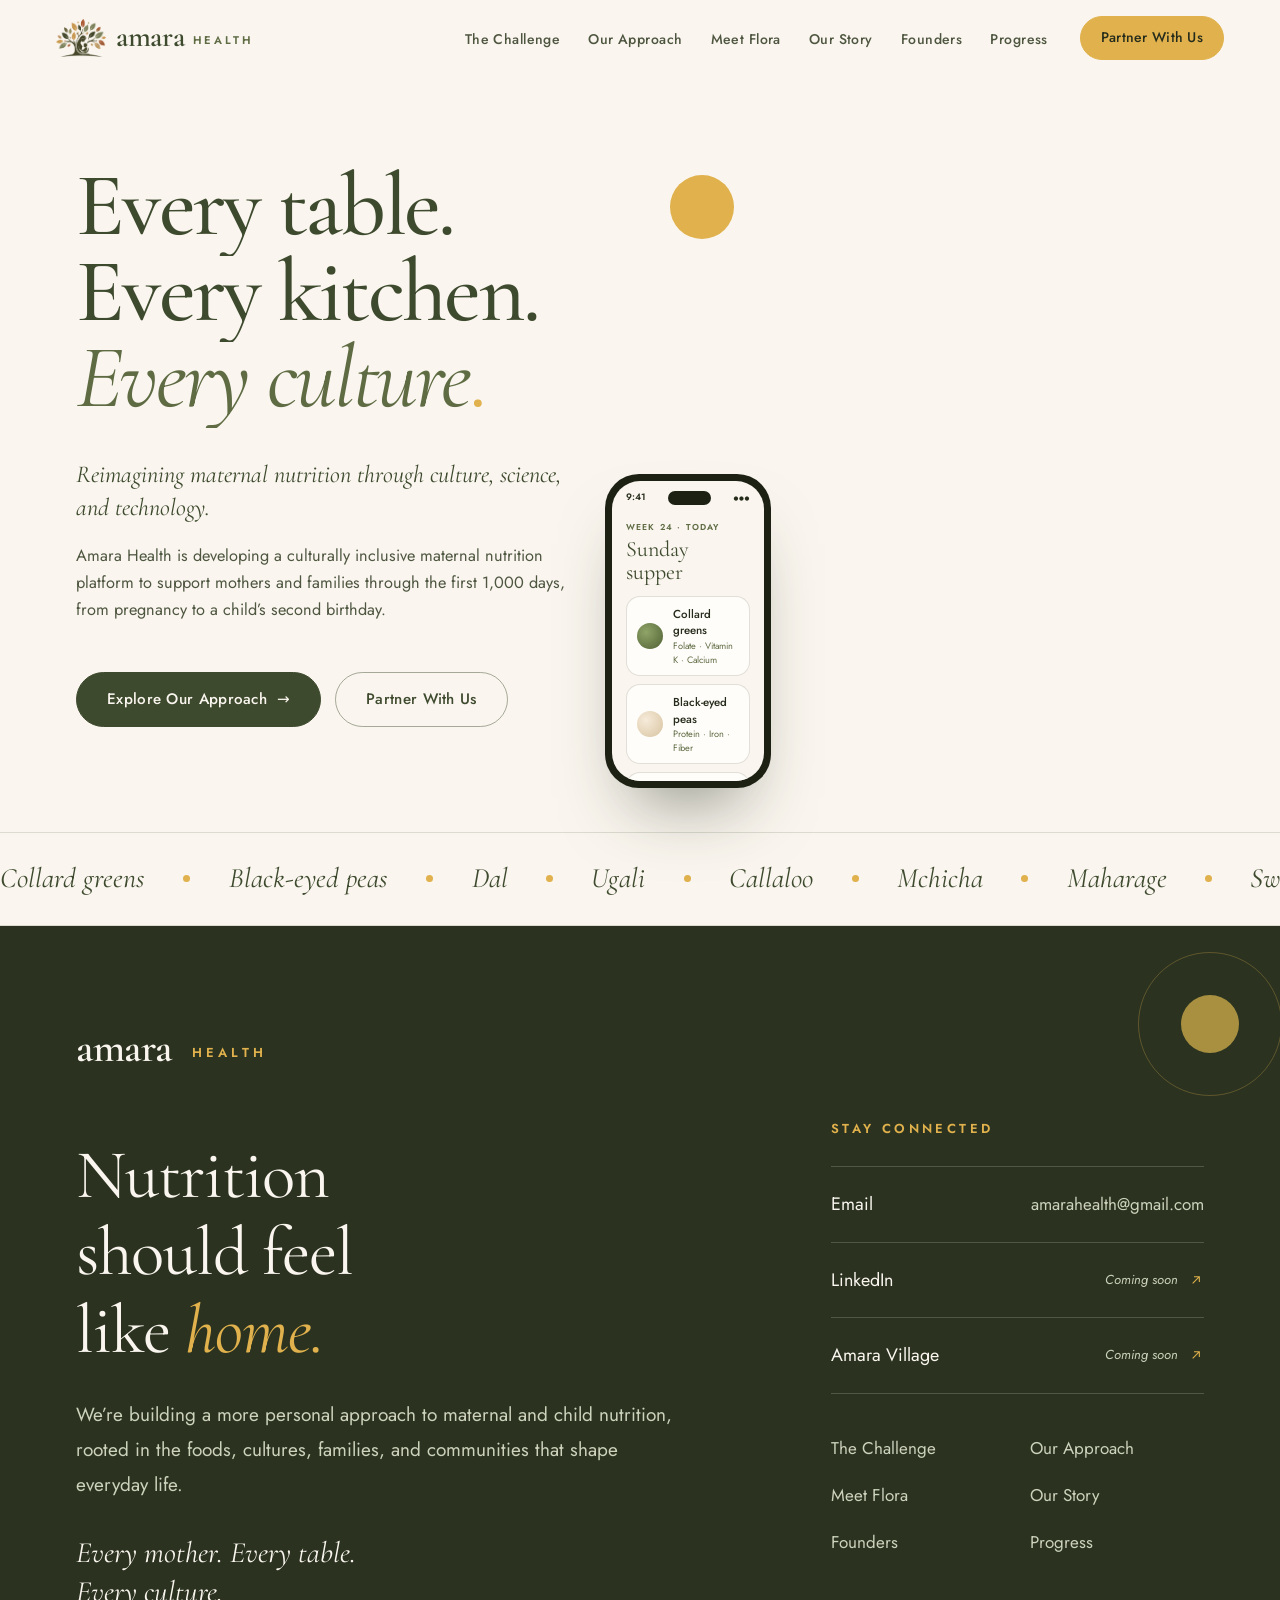
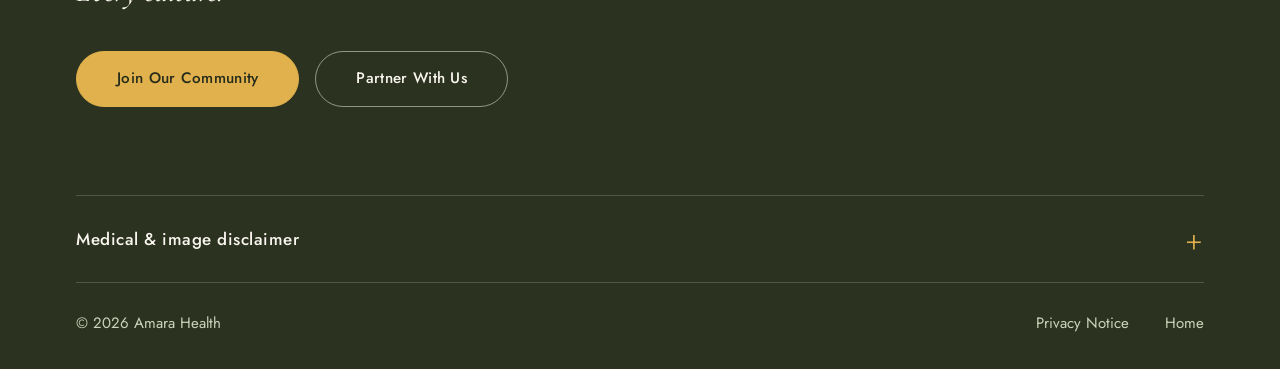
==== index.html @ d97ad748 "Use 'Juanita Ndyamukama' (drop middle name) across the site Co-Authored-By: Claude Opus 5.5 <noreply" ====
<!DOCTYPE html>
<html lang="en">
<head>
<meta charset="UTF-8">
<meta name="viewport" content="width=device-width, initial-scale=1">
<title>Amara Health — Every table. Every kitchen. Every culture.</title>
<meta name="description" content="Amara Health is developing a culturally inclusive maternal nutrition platform to support mothers and families through the first 1,000 days, from pregnancy to a child&rsquo;s second birthday.">
<meta name="theme-color" content="#3E4A2E">
<meta name="color-scheme" content="light">

<meta property="og:type" content="website">
<meta property="og:site_name" content="Amara Health">
<meta property="og:title" content="Amara Health — Every table. Every kitchen. Every culture.">
<meta property="og:description" content="Reimagining maternal nutrition through culture, science, and technology, for the first 1,000 days.">
<meta property="og:image" content="/assets/brand/og-image.jpg">
<meta property="og:image:width" content="1200">
<meta property="og:image:height" content="630">
<meta property="og:image:alt" content="Amara Health — Every table. Every kitchen. Every culture.">
<meta name="twitter:card" content="summary_large_image">
<meta name="twitter:title" content="Amara Health — Every table. Every kitchen. Every culture.">
<meta name="twitter:description" content="Reimagining maternal nutrition through culture, science, and technology.">
<meta name="twitter:image" content="/assets/brand/og-image.jpg">

<link rel="icon" href="/favicon.ico" sizes="any">
<link rel="icon" href="/assets/brand/favicon-32.png?v=2" type="image/png" sizes="32x32">
<link rel="icon" href="/assets/brand/icon-192.png?v=2" type="image/png" sizes="192x192">
<link rel="apple-touch-icon" href="/assets/brand/apple-touch-icon.png?v=2">

<link rel="preconnect" href="https://fonts.googleapis.com">
<link rel="preconnect" href="https://fonts.gstatic.com" crossorigin>
<link href="https://fonts.googleapis.com/css2?family=Cormorant+Garamond:ital,wght@0,400;0,500;0,600;1,400;1,500&family=Jost:wght@400;500;600&display=swap" rel="stylesheet">
<link rel="stylesheet" href="/assets/css/styles.css">

<script type="application/ld+json">
{
  "@context": "https://schema.org",
  "@type": "Organization",
  "name": "Amara Health",
  "alternateName": "Amara",
  "description": "An early-stage maternal nutrition and digital health venture developing culturally inclusive nutrition support for the first 1,000 days, from pregnancy through a child's second birthday.",
  "founder": [
    {"@type": "Person", "name": "Juanita Ndyamukama"},
    {"@type": "Person", "name": "Erica Stephens"}
  ]
}
</script>
<script>
document.documentElement.classList.add('js');
/* Always open at the top: ignore remembered scroll position and any #section in the link. */
if ('scrollRestoration' in history) history.scrollRestoration = 'manual';
if (location.hash) history.replaceState(null, '', location.pathname + location.search);
window.scrollTo(0, 0);
</script>
<link rel="preload" as="image" type="image/avif" href="/assets/img/g-pregnant-cooking.avif">
</head>
<body>
<a class="skip-link" href="#main">Skip to content</a>

<header class="site-header" id="top">
  <div class="header-inner">
    <a class="brand" href="/" aria-label="Amara Health home"><img class="brand-tree" src="/assets/brand/amara-tree-sm.png" alt="" width="446" height="331"><span class="brand-word">amara</span><span class="brand-sub">health</span></a>
    <nav class="primary-nav" aria-label="Primary">
      <ul>
        <li><a href="/challenge">The Challenge</a></li>
        <li><a href="/approach">Our Approach</a></li>
        <li><a href="/flora">Meet Flora</a></li>
        <li><a href="/story">Our Story</a></li>
        <li><a href="/founders">Founders</a></li>
        <li><a href="/progress">Progress</a></li>
      </ul>
    </nav>
    <a class="btn btn-gold btn-sm header-cta" href="/partner">Partner With Us</a>
    <button class="menu-toggle" type="button" aria-expanded="false" aria-controls="mobile-menu">
      <span class="menu-toggle-bars" aria-hidden="true"><span></span><span></span></span>
      <span class="visually-hidden">Menu</span>
    </button>
  </div>
</header>

<div class="mobile-menu" id="mobile-menu" role="dialog" aria-modal="true" aria-label="Site menu" hidden>
  <div class="mobile-menu-inner">
    <div class="mobile-menu-top">
      <a class="brand brand-light" href="/"><span class="brand-word">amara</span><span class="brand-sub">health</span></a>
      <button class="menu-close" type="button">
        <span aria-hidden="true">&times;</span><span class="visually-hidden">Close menu</span>
      </button>
    </div>
    <nav aria-label="Mobile">
      <ol class="mobile-links">
        <li><a href="/challenge"><span>01</span>The Challenge</a></li>
        <li><a href="/approach"><span>02</span>Our Approach</a></li>
        <li><a href="/flora"><span>03</span>Meet Flora</a></li>
        <li><a href="/story"><span>04</span>Our Story</a></li>
        <li><a href="/founders"><span>05</span>Founders</a></li>
        <li><a href="/progress"><span>06</span>Progress</a></li>
      </ol>
    </nav>
    <a class="btn btn-gold mobile-menu-cta" href="/partner">Partner With Us</a>
    <p class="mobile-menu-foot">Every table. Every kitchen. Every culture.</p>
  </div>
</div>

<main id="main">
<section class="hero" aria-labelledby="hero-title">
  <div class="hero-grid container">
    <div class="hero-copy">
      <h1 id="hero-title" class="hero-title">
        <span class="line"><span class="line-inner">Every table.</span></span>
        <span class="line"><span class="line-inner">Every kitchen.</span></span>
        <span class="line"><span class="line-inner"><em>Every culture<span class="gold-dot">.</span></em></span></span>
      </h1>
      <p class="hero-sign reveal">Reimagining maternal nutrition through culture, science, and technology.</p>
      <p class="hero-sub reveal">Amara Health is developing a culturally inclusive maternal nutrition platform to support mothers and families through the first 1,000 days, from pregnancy to a child&rsquo;s second birthday.</p>
      <div class="hero-actions reveal">
        <a class="btn btn-olive" href="/approach">Explore Our Approach <span class="btn-arrow" aria-hidden="true">&rarr;</span></a>
        <a class="btn btn-outline" href="/partner">Partner With Us</a>
      </div>
    </div>

    <div class="hero-visual">
      <figure class="hero-photo arch img-reveal">
        <picture><source type="image/avif" srcset="/assets/img/g-pregnant-cooking-800.avif 800w, /assets/img/g-pregnant-cooking-1400.avif 1400w, /assets/img/g-pregnant-cooking.avif 2400w" sizes="(max-width: 900px) 160vw, 52vw"><img src="/assets/img/g-pregnant-cooking.jpg" srcset="/assets/img/g-pregnant-cooking-800.jpg 800w, /assets/img/g-pregnant-cooking-1400.jpg 1400w, /assets/img/g-pregnant-cooking.jpg 2400w" sizes="(max-width: 900px) 160vw, 52vw" alt="A pregnant South Asian woman smiling as she stirs a pan on the stove in a warm, sunlit home kitchen" width="2400" height="1393" fetchpriority="high"></picture>
      </figure>
      <span class="hero-dot" aria-hidden="true"></span>
      <figure class="hero-phone reveal" aria-label="Preview of the planned Amara app: a day's plate with collard greens, black-eyed peas and sweet potato, with folate, iron and vitamin A highlighted.">
        <div class="phone phone-sm" aria-hidden="true">
          <div class="phone-screen">
            <div class="ui-status"><span>9:41</span><span class="ui-notch"></span><span>●●●</span></div>
            <p class="ui-kicker">Week 24 · Today</p>
            <p class="ui-title">Sunday supper</p>
            <ul class="ui-plate">
              <li><span class="ui-swatch sw-green"></span>Collard greens<small>Folate · Vitamin K · Calcium</small></li>
              <li><span class="ui-swatch sw-sand"></span>Black-eyed peas<small>Protein · Iron · Fiber</small></li>
              <li><span class="ui-swatch sw-terra"></span>Sweet potato<small>Vitamin A · Fiber</small></li>
            </ul>
            <p class="ui-flora"><span class="ui-flora-dot"><img src="/assets/brand/amara-tree-sm.png" alt="" width="446" height="331"></span><span><strong>Flora</strong> A squeeze of lemon on your greens adds vitamin C, which helps your body absorb iron.</span></p>
            <p class="ui-note">A nourishing plate, rooted in tradition.</p>
          </div>
        </div>
      </figure>
    </div>
  </div>

  <div class="food-marquee">
    <div class="marquee-track">
      <ul class="marquee-list">
        <li>Collard greens</li><li>Black-eyed peas</li><li>Dal</li><li>Ugali</li><li>Callaloo</li><li>Mchicha</li><li>Maharage</li><li>Sweet potato</li><li>Frijoles de la olla</li><li>Congee</li><li>Taro</li><li>Bok choy</li><li>Plantain</li><li>Okra</li><li>Lentil soup</li><li>Brown rice</li>
      </ul>
      <ul class="marquee-list" aria-hidden="true">
        <li>Collard greens</li><li>Black-eyed peas</li><li>Dal</li><li>Ugali</li><li>Callaloo</li><li>Mchicha</li><li>Maharage</li><li>Sweet potato</li><li>Frijoles de la olla</li><li>Congee</li><li>Taro</li><li>Bok choy</li><li>Plantain</li><li>Okra</li><li>Lentil soup</li><li>Brown rice</li>
      </ul>
    </div>
  </div>
</section>

</main>

<footer class="closing" aria-labelledby="closing-title">
  <span class="closing-orb" aria-hidden="true"></span>
  <div class="container">
    <div class="closing-grid">
      <div class="closing-main">
        <a class="brand brand-light closing-brand" href="/" aria-label="Amara Health home"><span class="brand-word">amara</span><span class="brand-sub">health</span></a>
        <h2 id="closing-title" class="closing-title">Nutrition should feel<br>like <em>home.</em></h2>
        <p class="closing-lede">We&rsquo;re building a more personal approach to maternal and child nutrition, rooted in the foods, cultures, families, and communities that shape everyday life.</p>
        <p class="closing-tagline">Every mother. Every table. Every culture.</p>
        <div class="closing-actions">
          <a class="btn btn-gold" href="/partner#waitlist">Join Our Community</a>
          <a class="btn btn-light" href="/partner">Partner With Us</a>
        </div>
      </div>
      <div class="closing-side">
        <p class="closing-label">Stay connected</p>
        <ul class="stay-list">
          <li><span class="stay-name">Email</span><a href="mailto:amarahealth@gmail.com">amarahealth@gmail.com</a></li>
          <li><span class="stay-name">LinkedIn</span><span class="stay-soon">Coming soon <svg viewBox="0 0 24 24" width="16" height="16" aria-hidden="true"><path d="M7 17 17 7M9 7h8v8" fill="none" stroke="currentColor" stroke-width="1.6"/></svg></span></li>
          <li><span class="stay-name">Amara Village</span><span class="stay-soon">Coming soon <svg viewBox="0 0 24 24" width="16" height="16" aria-hidden="true"><path d="M7 17 17 7M9 7h8v8" fill="none" stroke="currentColor" stroke-width="1.6"/></svg></span></li>
        </ul>
        <nav class="closing-nav" aria-label="Footer">
          <ul>
          <li><a href="/challenge">The Challenge</a></li>
          <li><a href="/approach">Our Approach</a></li>
          <li><a href="/flora">Meet Flora</a></li>
          <li><a href="/story">Our Story</a></li>
          <li><a href="/founders">Founders</a></li>
          <li><a href="/progress">Progress</a></li>
          </ul>
        </nav>
      </div>
    </div>

    <details class="closing-disclaimer">
      <summary>Medical &amp; image disclaimer</summary>
      <p>Content on this website is for general educational purposes only and is not medical advice, diagnosis, or treatment. Always seek the guidance of your doctor, midwife, or other qualified health provider with questions about your health or your child&rsquo;s health. If you think you may have a medical emergency, call 911.</p>
      <p>Some photographs on this site are illustrative images and do not depict Amara users, participants, or patients.</p>
    </details>

    <div class="closing-base">
      <p>&copy; <span data-year>2026</span> Amara Health</p>
      <ul>
        <li><a href="/privacy">Privacy Notice</a></li>
        <li><a href="/">Home</a></li>
      </ul>
    </div>
  </div>
</footer>

<script src="/assets/js/main.js" defer></script>
</body>
</html>
---- assets/css/styles.css ----
/* ==========================================================================
   Amara Health — site styles
   Palette: olive + cream dominant, gold signature accent, terracotta warmth.
   ========================================================================== */

:root {
  /* Brand palette */
  --olive: #3E4A2E;
  --sage: #7A8A5A;
  --terracotta: #C7613A;
  --gold: #E0B14C;
  --sand: #F2E7D6;
  --cream: #FAF6EF;

  /* Derived tones (tuned for WCAG AA text contrast) */
  --olive-deep: #2B3320;
  --olive-ink: #262C1C;
  --ink-soft: #4E5640;
  --sage-text: #5E6B43;        /* small sage text on cream: 5.3:1 */
  --terracotta-text: #A9502D;  /* small terracotta text on cream: 5.0:1 */
  --on-olive: #FAF6EF;
  --on-olive-muted: #CDD2BC;
  --line: rgba(62, 74, 46, .16);
  --line-light: rgba(250, 246, 239, .18);
  --white: #FFFDF9;

  /* Type */
  --serif: 'Cormorant Garamond', 'Iowan Old Style', Georgia, serif;
  --sans: 'Jost', 'Avenir Next', system-ui, -apple-system, 'Segoe UI', sans-serif;

  /* Layout */
  --container: 1240px;
  --gutter: clamp(20px, 5vw, 56px);
  --section-y: clamp(88px, 12vw, 168px);
  --header-h: 76px;
  --radius: 20px;
  --arch: 999px 999px 18px 18px;

  --ease: cubic-bezier(.2, .7, .1, 1);
  --focus: var(--olive);
}

/* ---------- Reset ---------- */
*, *::before, *::after { box-sizing: border-box; }
* { margin: 0; }
html { -webkit-text-size-adjust: 100%; scroll-padding-top: calc(var(--header-h) + 8px); }
@media (prefers-reduced-motion: no-preference) { html { scroll-behavior: smooth; } }
body {
  font-family: var(--sans);
  font-size: 1.0625rem;
  line-height: 1.7;
  color: var(--olive-ink);
  background: var(--cream);
  -webkit-font-smoothing: antialiased;
  -moz-osx-font-smoothing: grayscale;
  text-rendering: optimizeLegibility;
  overflow-x: hidden;
}
img, svg { display: block; max-width: 100%; }
img { height: auto; }
ul, ol { padding: 0; list-style: none; }
a { color: inherit; }
button, input, select, textarea { font: inherit; color: inherit; }
figure { margin: 0; }
blockquote { margin: 0; }
body.menu-open { overflow: hidden; }

:focus-visible { outline: 3px solid var(--focus); outline-offset: 3px; border-radius: 4px; }
.section-olive, .site-footer, .mobile-menu { --focus: var(--gold); }

.visually-hidden {
  position: absolute !important; width: 1px; height: 1px; padding: 0; margin: -1px;
  overflow: hidden; clip: rect(0 0 0 0); white-space: nowrap; border: 0;
}
.skip-link {
  position: fixed; top: 12px; left: 12px; z-index: 200;
  background: var(--olive); color: var(--cream); padding: 10px 18px; border-radius: 999px;
  text-decoration: none; font-weight: 500; transform: translateY(-160%); transition: transform .2s;
}
.skip-link:focus { transform: none; }

.container { width: 100%; max-width: var(--container); margin-inline: auto; padding-inline: var(--gutter); }

/* ---------- Typography ---------- */
h1, h2, h3, .display { font-variant-numeric: lining-nums; font-feature-settings: 'lnum' 1; font-family: var(--serif); font-weight: 500; line-height: 1.04; letter-spacing: -.015em; }
.display { font-size: clamp(2.5rem, 5.4vw, 4.75rem); max-width: 16ch; text-wrap: balance; }
.display em, h1 em, h3 em { font-style: italic; font-weight: 400; }
.lede { font-size: clamp(1.15rem, 1.6vw, 1.35rem); line-height: 1.65; max-width: 38rem; }
.label, .eyebrow {
  font-family: var(--sans); font-size: .75rem; font-weight: 600; letter-spacing: .2em;
  text-transform: uppercase; display: flex; align-items: center; gap: 14px; margin-bottom: 28px;
}
.label::before, .eyebrow::before {
  content: ''; width: 8px; height: 8px; border-radius: 50%; background: var(--gold); flex: none;
}
.label { color: var(--gold); }
.label-dark, .eyebrow { color: var(--sage-text); }
.fine { font-size: .875rem; line-height: 1.6; color: var(--ink-soft); }
.fine-light { color: var(--on-olive-muted); }
p + p { margin-top: 1.1em; }

/* ---------- Buttons ---------- */
.btn {
  --btn-bg: var(--olive); --btn-fg: var(--cream); --btn-bd: var(--olive);
  display: inline-flex; align-items: center; justify-content: center; gap: 10px;
  min-height: 52px; padding: 14px 30px; border-radius: 999px;
  background: var(--btn-bg); color: var(--btn-fg); border: 1.5px solid var(--btn-bd);
  font-family: var(--sans); font-size: .95rem; font-weight: 500; letter-spacing: .02em;
  text-decoration: none; cursor: pointer; white-space: nowrap;
  transition: background-color .3s var(--ease), color .3s var(--ease), border-color .3s var(--ease), transform .3s var(--ease), box-shadow .3s var(--ease);
}
.btn:hover { transform: translateY(-2px); box-shadow: 0 12px 28px -12px rgba(43, 51, 32, .45); }
.btn:active { transform: translateY(0); }
.btn-olive:hover { --btn-bg: var(--olive-deep); --btn-bd: var(--olive-deep); }
.btn-outline { --btn-bg: transparent; --btn-fg: var(--olive); --btn-bd: rgba(62, 74, 46, .45); }
.btn-outline:hover { --btn-bg: var(--olive); --btn-fg: var(--cream); --btn-bd: var(--olive); }
.btn-gold { --btn-bg: var(--gold); --btn-fg: var(--olive-ink); --btn-bd: var(--gold); }
.btn-gold:hover { --btn-bg: #EAC169; --btn-bd: #EAC169; }
.btn-sm { min-height: 42px; padding: 9px 20px; font-size: .875rem; }
.btn-block { width: 100%; }
.btn-arrow { transition: transform .3s var(--ease); }
.btn:hover .btn-arrow { transform: translateX(4px); }
.btn[disabled] { cursor: progress; opacity: .85; transform: none; box-shadow: none; }

.spinner {
  display: none; width: 16px; height: 16px; border-radius: 50%;
  border: 2px solid currentColor; border-right-color: transparent;
  animation: spin .8s linear infinite;
}
.is-loading .spinner { display: inline-block; }
@keyframes spin { to { transform: rotate(360deg); } }

.badge {
  display: inline-flex; align-items: center; gap: 6px;
  font-family: var(--sans); font-size: .6875rem; font-weight: 600; letter-spacing: .12em; text-transform: uppercase;
  padding: 5px 11px; border-radius: 999px; border: 1px solid currentColor; color: var(--gold); white-space: nowrap;
}
.badge::before { content: ''; width: 6px; height: 6px; border-radius: 50%; background: currentColor; }

/* ---------- Brand ---------- */
.brand { display: inline-flex; align-items: center; gap: 10px; text-decoration: none; color: var(--olive); }
.brand-mark { width: 34px; height: auto; transition: transform .5s var(--ease); }
.brand:hover .brand-mark { transform: rotate(-6deg); }
.brand-word { font-family: var(--serif); font-size: 1.85rem; font-weight: 600; letter-spacing: -.01em; line-height: 1; padding-bottom: 3px; }
.brand-light { color: var(--cream); }

/* ---------- Header ---------- */
.site-header {
  position: fixed; inset: 0 0 auto; z-index: 50; height: var(--header-h);
  transition: background-color .4s var(--ease), box-shadow .4s var(--ease), transform .4s var(--ease);
}
.site-header.is-scrolled {
  background: rgba(250, 246, 239, .9);
  -webkit-backdrop-filter: saturate(140%) blur(16px); backdrop-filter: saturate(140%) blur(16px);
  box-shadow: 0 1px 0 var(--line);
}
.header-inner {
  height: 100%; max-width: 1400px; margin-inline: auto; padding-inline: var(--gutter);
  display: flex; align-items: center; gap: 32px;
}
.primary-nav { margin-left: auto; }
.primary-nav ul { display: flex; gap: clamp(18px, 2.2vw, 34px); }
.primary-nav a {
  position: relative; text-decoration: none; font-size: .875rem; font-weight: 500; letter-spacing: .03em;
  color: var(--ink-soft); padding: 6px 0; transition: color .25s;
}
.primary-nav a::after {
  content: ''; position: absolute; left: 50%; bottom: -4px; width: 5px; height: 5px; border-radius: 50%;
  background: var(--gold); transform: translateX(-50%) scale(0); transition: transform .3s var(--ease);
}
.primary-nav a:hover, .primary-nav a[aria-current="true"] { color: var(--olive); }
.primary-nav a:hover::after, .primary-nav a[aria-current="true"]::after { transform: translateX(-50%) scale(1); }

.menu-toggle {
  display: none; margin-left: auto; width: 48px; height: 48px; border-radius: 50%;
  border: 1px solid var(--line); background: transparent; cursor: pointer; align-items: center; justify-content: center;
}
.menu-toggle-bars { display: grid; gap: 6px; }
.menu-toggle-bars span { display: block; width: 20px; height: 1.5px; background: var(--olive); }
.menu-toggle-bars span:last-child { width: 13px; justify-self: end; }

/* Mobile menu */
.mobile-menu {
  position: fixed; inset: 0; z-index: 100; background: var(--olive); color: var(--cream);
  overflow-y: auto; opacity: 0; transition: opacity .35s var(--ease);
}
.mobile-menu.is-open { opacity: 1; }
.mobile-menu[hidden] { display: none; }
.mobile-menu-inner { min-height: 100%; display: flex; flex-direction: column; padding: 0 var(--gutter) 32px; }
.mobile-menu-top { height: var(--header-h); display: flex; align-items: center; justify-content: space-between; }
.menu-close {
  width: 48px; height: 48px; border-radius: 50%; border: 1px solid var(--line-light);
  background: transparent; color: var(--cream); font-size: 1.9rem; line-height: 1; cursor: pointer;
}
.mobile-links { margin-top: 28px; }
.mobile-links li { border-bottom: 1px solid var(--line-light); }
.mobile-links a {
  display: flex; align-items: baseline; gap: 16px; padding: 16px 0; text-decoration: none;
  font-family: var(--serif); font-size: clamp(2rem, 8vw, 2.6rem); line-height: 1.1;
  transform: translateY(12px); opacity: 0; transition: transform .5s var(--ease), opacity .5s var(--ease);
}
.mobile-menu.is-open .mobile-links a { transform: none; opacity: 1; }
.mobile-menu.is-open .mobile-links li:nth-child(2) a { transition-delay: .04s; }
.mobile-menu.is-open .mobile-links li:nth-child(3) a { transition-delay: .08s; }
.mobile-menu.is-open .mobile-links li:nth-child(4) a { transition-delay: .12s; }
.mobile-menu.is-open .mobile-links li:nth-child(5) a { transition-delay: .16s; }
.mobile-menu.is-open .mobile-links li:nth-child(6) a { transition-delay: .2s; }
.mobile-links span { font-family: var(--sans); font-size: .75rem; letter-spacing: .15em; color: var(--gold); }
.mobile-menu-cta { margin-top: 36px; }
.mobile-menu-foot { margin-top: auto; padding-top: 40px; font-family: var(--serif); font-style: italic; font-size: 1.25rem; color: var(--on-olive-muted); }

/* ---------- Sections ---------- */
.section { position: relative; padding-block: var(--section-y); }
.section-olive { background: var(--olive); color: var(--on-olive); }
.section-cream { background: var(--cream); }
.section-sand { background: var(--sand); }
.section-olive .lede, .section-olive p { color: var(--on-olive-muted); }
.section-olive .display, .section-olive h3 { color: var(--cream); }
.section-olive .display em, .section-olive h3 em { color: var(--gold); }
.section-cream .display, .section-sand .display { color: var(--olive); }
.section-cream .display em, .section-sand .display em { color: var(--sage-text); }

/* ---------- Hero ---------- */
.hero { position: relative; padding-top: calc(var(--header-h) + clamp(32px, 6vw, 72px)); background: var(--cream); overflow: hidden; }
.hero-grid {
  display: grid; grid-template-columns: minmax(0, 1.12fr) minmax(0, .88fr);
  gap: clamp(32px, 5vw, 80px); align-items: center; min-height: min(760px, calc(100svh - var(--header-h) - 140px));
  padding-bottom: clamp(56px, 7vw, 96px);
}
.hero-title {
  font-size: clamp(3rem, 7.9vw, 7.9rem); line-height: .94; letter-spacing: -.03em;
  color: var(--olive); margin-bottom: clamp(28px, 3vw, 40px);
}
.hero-title .line { display: block; white-space: nowrap; overflow: hidden; padding-bottom: .08em; margin-bottom: -.08em; }
.hero-title .line-inner { display: block; }
.hero-title em { color: var(--sage-text); }
.gold-dot { color: var(--gold); font-style: normal; }
.hero-sub { font-size: clamp(1.1rem, 1.45vw, 1.3rem); line-height: 1.65; max-width: 32rem; color: var(--ink-soft); }
.hero-sign {
  display: flex; align-items: center; gap: 16px; margin-top: 22px;
  font-family: var(--serif); font-style: italic; font-size: clamp(1.3rem, 1.8vw, 1.6rem); color: var(--olive);
}
.hero-sign::before { content: ''; width: 40px; height: 1px; background: var(--gold); flex: none; }
.hero-actions { display: flex; flex-wrap: wrap; gap: 14px; margin-top: clamp(32px, 4vw, 48px); }

.hero-visual { position: relative; min-height: 520px; }
.arch { border-radius: var(--arch); overflow: hidden; background: var(--sand); }
.hero-photo { width: 78%; margin-left: auto; aspect-ratio: 4 / 5; }
.hero-photo img { width: 100%; height: 100%; object-fit: cover; object-position: 50% 30%; }
.hero-dot {
  position: absolute; top: 4%; left: 6%; width: clamp(56px, 7vw, 96px); aspect-ratio: 1; border-radius: 50%;
  background: var(--gold);
}
.hero-phone { position: absolute; left: -10%; bottom: -8%; width: clamp(190px, 17vw, 236px); z-index: 2; }

/* Food marquee */
.food-marquee { border-block: 1px solid var(--line); overflow: hidden; padding-block: 22px; background: var(--cream); }
.marquee-track { display: flex; width: max-content; }
.marquee-list { display: flex; flex: none; }
.marquee-list li {
  display: flex; align-items: center; font-family: var(--serif); font-style: italic;
  font-size: clamp(1.35rem, 2.2vw, 1.9rem); color: var(--olive); white-space: nowrap;
}
.marquee-list li::after {
  content: ''; width: 7px; height: 7px; border-radius: 50%; background: var(--gold); margin-inline: clamp(22px, 3vw, 40px);
}
@media (prefers-reduced-motion: no-preference) {
  .marquee-track { animation: marquee 60s linear infinite; }
  .food-marquee:hover .marquee-track { animation-play-state: paused; }
}
@keyframes marquee { to { transform: translateX(-50%); } }

/* ---------- Mission ---------- */
.mission-title { max-width: 19ch; font-size: clamp(2.5rem, 5.8vw, 5.25rem); }
.mission-grid {
  display: grid; grid-template-columns: minmax(0, 5fr) minmax(0, 7fr); gap: clamp(40px, 7vw, 120px);
  margin-top: clamp(56px, 7vw, 104px);
}
.mission-lede .lede { font-family: var(--serif); font-size: clamp(1.5rem, 2.3vw, 2rem); line-height: 1.4; color: var(--cream); }
.mission-lede strong { font-weight: 500; font-style: italic; color: var(--gold); }
.pillars li {
  display: grid; grid-template-columns: 56px 1fr; column-gap: 12px; padding-block: 28px;
  border-top: 1px solid var(--line-light);
}
.pillars li:last-child { border-bottom: 1px solid var(--line-light); }
.pillar-num { font-family: var(--serif); font-style: italic; font-size: 1.4rem; color: var(--gold); line-height: 1.3; grid-row: span 2; }
.pillars h3 { font-size: clamp(1.5rem, 2vw, 1.85rem); margin-bottom: 8px; }
.pillars p { font-size: 1rem; }
.motif {
  margin-top: clamp(80px, 10vw, 140px); text-align: center; position: relative; padding-top: 56px;
}
.motif::before { content: ''; position: absolute; top: 0; left: 50%; width: 1px; height: 36px; background: var(--gold); }
.motif p {
  font-family: var(--serif); font-size: clamp(1.9rem, 3.8vw, 3.25rem); line-height: 1.22; color: var(--cream) !important;
}
.motif em { color: var(--gold); }

/* ---------- Who ---------- */
.who-grid { display: grid; grid-template-columns: minmax(0, 1fr) minmax(0, 1fr); gap: clamp(48px, 7vw, 112px); align-items: center; }
.who-copy .display { margin-bottom: 32px; }
.who-copy > p:not(.label) { color: var(--ink-soft); max-width: 34rem; }
.who-copy .btn { margin-top: 36px; }
.who-collage {
  display: grid; grid-template-columns: repeat(12, 1fr); grid-template-rows: repeat(14, clamp(26px, 3vw, 40px));
  position: relative;
}
.who-collage figure { overflow: hidden; border-radius: 14px; background: var(--sand); }
.who-collage img { width: 100%; height: 100%; object-fit: cover; }
.collage-a { grid-column: 1 / 8; grid-row: 1 / 11; border-radius: var(--arch) !important; }
.collage-b { grid-column: 8 / 13; grid-row: 2 / 6; margin-left: 16px; }
.collage-c { grid-column: 8 / 13; grid-row: 7 / 12; margin-left: 16px; }
.collage-d { grid-column: 3 / 9; grid-row: 10 / 15; border: 8px solid var(--cream); border-radius: 22px !important; z-index: 2; }
.collage-a img { object-position: 38% 30%; }
.collage-b img { object-position: 50% 62%; }
.collage-c img { object-position: 52% 45%; }
.collage-d img { object-position: 50% 28%; }

.pantry {
  margin-top: clamp(80px, 10vw, 140px); padding-top: 40px; border-top: 2px solid var(--olive);
  display: grid; grid-template-columns: minmax(0, 4fr) minmax(0, 8fr); gap: 24px clamp(40px, 6vw, 96px); align-items: start;
}
.pantry-intro { font-family: var(--serif); font-size: clamp(1.6rem, 2.6vw, 2.25rem); line-height: 1.2; color: var(--olive); }
.pantry-intro em { color: var(--terracotta-text); }
.pantry-lead { grid-row: span 2; }
.pantry-list { display: grid; grid-template-columns: repeat(3, 1fr); gap: 32px; align-content: start; }
.pantry-list div { border-top: 1px solid var(--line); padding-top: 14px; }
.pantry-list dt { font-family: var(--serif); font-size: 1.6rem; font-weight: 500; line-height: 1.15; color: var(--olive); }
.pantry-list dd { margin: 6px 0 0; font-size: .875rem; color: var(--sage-text); letter-spacing: .01em; }
.pantry .fine { grid-column: 2; }
/* Three photo panels in a single even row beneath the list */
.pantry-panels { grid-column: 1 / -1; display: grid; grid-template-columns: repeat(3, minmax(0, 1fr)); gap: clamp(12px, 1.8vw, 24px); margin-top: clamp(32px, 4vw, 56px); }
.pantry-panel { margin: 0; }
.pantry-panel picture, .pantry-panel img { display: block; }
.pantry-panel img { width: 100%; aspect-ratio: 3 / 2; object-fit: cover; border-radius: 14px; background: var(--sand); }
.pantry-panel:nth-child(2) img { object-position: 50% 70%; }
.pantry-panel figcaption {
  margin-top: 10px; font-family: var(--serif); font-style: italic; font-size: 1.1rem; color: var(--sage-text);
  display: flex; align-items: center; gap: 10px;
}
.pantry-panel figcaption::before { content: ''; width: 18px; height: 1px; background: var(--gold); }

/* ---------- 1,000 days ---------- */
.days-number {
  font-size: clamp(5.5rem, 21vw, 19rem); line-height: .82; letter-spacing: -.045em; font-weight: 400;
  color: var(--cream); margin-left: -.05em;
}
.days-number em { color: var(--gold); font-weight: 400; }
.days-intro { display: flex; justify-content: flex-end; margin-top: clamp(32px, 5vw, 64px); }
.days-intro .lede { max-width: 34rem; color: var(--cream) !important; }

.timeline {
  display: grid; grid-template-columns: 280fr 365fr 365fr; gap: 14px; margin-top: clamp(64px, 8vw, 112px);
}
.tl-seg { display: flex; flex-direction: column; gap: 6px; }
.tl-bar { height: 4px; border-radius: 2px; margin-bottom: 14px; transform-origin: left; }
.tl-preg .tl-bar { background: var(--gold); }
.tl-y1 .tl-bar { background: var(--sage); }
.tl-y2 .tl-bar { background: var(--sand); }
.tl-name { font-feature-settings: 'lnum' 1; font-family: var(--serif); font-size: 1.6rem; color: var(--cream); line-height: 1.1; }
.tl-meta { font-size: .875rem; color: var(--on-olive-muted); padding-right: 12px; }
@media (prefers-reduced-motion: no-preference) {
  .js .timeline .tl-bar { transform: scaleX(0); transition: transform 1.2s var(--ease); }
  .js .timeline .tl-y1 .tl-bar { transition-delay: .35s; }
  .js .timeline .tl-y2 .tl-bar { transition-delay: .7s; }
  .js .timeline.is-visible .tl-bar { transform: none; }
}

.days-photo { margin-top: clamp(64px, 8vw, 112px); border-radius: 16px; overflow: hidden; }
.days-photo img { width: 100%; aspect-ratio: 5 / 2; object-fit: cover; object-position: 50% 64%; }

.pillar-rows {
  display: grid; grid-template-columns: repeat(2, minmax(0, 1fr)); gap: 0 clamp(40px, 6vw, 96px);
  margin-top: clamp(64px, 8vw, 112px); counter-reset: none;
}
.pillar-rows li {
  display: grid; grid-template-columns: auto 1fr; column-gap: 24px; padding-block: 36px;
  border-top: 1px solid var(--line-light);
}
.row-num { font-variant-numeric: lining-nums; font-feature-settings: 'lnum' 1; font-family: var(--serif); font-size: clamp(2.6rem, 4vw, 3.5rem); line-height: .9; color: var(--gold); grid-row: span 2; font-weight: 400; }
.pillar-rows h3 { font-size: clamp(1.6rem, 2.4vw, 2.1rem); margin-bottom: 10px; }
.pillar-rows p { font-size: 1rem; }
.days-foot {
  margin-top: 48px; padding-top: 32px; border-top: 1px solid var(--line-light);
  display: grid; grid-template-columns: minmax(0, 1fr) minmax(0, 1fr); gap: 24px 64px; font-size: .9375rem;
}
.days-foot p { margin: 0; }
.sources a { color: var(--gold); text-decoration-thickness: 1px; text-underline-offset: 3px; }
.sources a:hover { color: var(--cream); }

/* ---------- Story ---------- */
.story-head { margin-bottom: clamp(56px, 7vw, 96px); }
.story-grid { display: grid; grid-template-columns: minmax(0, 7fr) minmax(0, 5fr); gap: clamp(48px, 8vw, 128px); align-items: start; }
.story-body > p { font-size: 1.125rem; color: var(--ink-soft); max-width: 36rem; }
.dropcap { font-size: 1.3rem !important; color: var(--olive) !important; }
.dropcap::first-letter {
  float: left; font-family: var(--serif); font-size: 3.7em; line-height: .8; font-weight: 500;
  color: var(--terracotta); padding: .06em .1em 0 0;
}
.three-voices { margin-block: 40px 44px; }
.three-voices li {
  font-family: var(--serif); font-size: clamp(2.2rem, 4.6vw, 3.8rem); line-height: 1.1; color: var(--olive);
  padding-block: 10px; border-bottom: 1px solid var(--line);
}
.three-voices li:nth-child(2) { font-style: italic; padding-left: clamp(24px, 6vw, 88px); color: var(--sage-text); }
.three-voices li:nth-child(3) { padding-left: clamp(48px, 12vw, 176px); color: var(--terracotta-text); }
.story-aside { position: sticky; top: calc(var(--header-h) + 40px); }
.pullquote { position: relative; padding-top: 48px; }
.pq-mark {
  position: absolute; top: -28px; left: -8px; font-family: var(--serif); font-size: 9rem; line-height: 1; color: var(--gold);
}
.pullquote p {
  position: relative; font-family: var(--serif); font-style: italic; font-size: clamp(1.6rem, 2.4vw, 2.1rem);
  line-height: 1.32; color: var(--olive);
}
.story-photo { margin-top: 48px; width: min(64%, 280px); aspect-ratio: 2 / 3; margin-left: auto; }
.story-photo img { width: 100%; height: 100%; object-fit: cover; object-position: 50% 30%; }

/* ---------- Experience ---------- */
.experience { overflow: hidden; }
.exp-head { max-width: 52rem; }
.exp-head .display { max-width: 20ch; margin-bottom: 28px; }
.feature {
  display: grid; grid-template-columns: minmax(0, 1fr) minmax(0, 1fr); gap: clamp(48px, 8vw, 128px);
  align-items: center; margin-top: clamp(96px, 12vw, 176px);
}
.feature-index {
  display: flex; flex-wrap: wrap; align-items: center; gap: 12px; margin-bottom: 22px;
  font-size: .75rem; font-weight: 600; letter-spacing: .18em; text-transform: uppercase; color: var(--cream) !important;
}
.feature-index > span:first-child {
  display: inline-grid; place-items: center; width: 34px; height: 34px; border-radius: 50%;
  border: 1px solid var(--gold); color: var(--gold); font-family: var(--serif); font-size: 1.05rem; letter-spacing: 0; font-style: italic;
}
.feature-title { font-size: clamp(2.4rem, 4.4vw, 3.9rem); line-height: 1.02; margin-bottom: 26px; }
.feature-copy > p:not(.feature-index):not(.fine) { max-width: 34rem; }
.feature-copy .fine { margin-top: 24px; }
.tick-list { margin-top: 28px; display: grid; gap: 12px; }
.tick-list li, .can-cannot li { position: relative; padding-left: 30px; font-size: 1rem; color: var(--on-olive-muted); }
.tick-list li::before, .can-cannot li::before {
  content: ''; position: absolute; left: 0; top: .45em; width: 14px; height: 8px;
  border-left: 1.5px solid var(--gold); border-bottom: 1.5px solid var(--gold); transform: rotate(-45deg);
}
.can-cannot { display: grid; grid-template-columns: 1fr 1fr; gap: 32px; margin-top: 32px; padding-top: 28px; border-top: 1px solid var(--line-light); }
.cc-title { font-family: var(--serif); font-size: 1.35rem; color: var(--cream) !important; margin-bottom: 14px; }
.can-cannot ul { display: grid; gap: 10px; }
.can-cannot li { font-size: .9375rem; }
.cc-not li::before {
  width: 12px; height: 1.5px; border: 0; background: #E9A283; transform: none; top: .8em;
}

.feature-visual { position: relative; display: grid; place-items: center; padding-block: 24px; }
.feature-visual::before {
  content: ''; position: absolute; width: min(92%, 460px); aspect-ratio: 1; border-radius: 50%; z-index: 0;
}
.feature-nutrition .feature-visual::before { background: var(--sand); opacity: .12; }
.feature-flora .feature-visual::before { border: 1px solid rgba(224, 177, 76, .5); }
.feature-flora .feature-visual::after {
  content: ''; position: absolute; width: min(70%, 340px); aspect-ratio: 1; border-radius: 50%;
  border: 1px solid rgba(224, 177, 76, .25);
}

/* Phone mockups */
.phone {
  position: relative; z-index: 1; width: min(300px, 78vw); aspect-ratio: 9 / 18.6;
  padding: 10px; border-radius: 46px; background: #1C2114;
  box-shadow: 0 50px 90px -40px rgba(0, 0, 0, .6), 0 0 0 1px rgba(255, 255, 255, .06) inset;
}
.phone-sm { width: 100%; aspect-ratio: 9 / 17; border-radius: 34px; padding: 7px; box-shadow: 0 40px 70px -30px rgba(43, 51, 32, .55); }
.phone-screen {
  height: 100%; border-radius: 37px; background: var(--cream); color: var(--olive-ink); overflow: hidden;
  padding: 14px 18px 18px; font-size: 13px; line-height: 1.45; display: flex; flex-direction: column;
}
.phone-sm .phone-screen { border-radius: 28px; padding: 10px 14px 14px; font-size: 11px; }
.phone-dark .phone-screen { background: #F6F0E4; }
.ui-status { display: flex; align-items: center; justify-content: space-between; font-size: .85em; font-weight: 600; margin-bottom: 16px; }
.ui-status span:last-child { font-size: .6em; letter-spacing: .1em; }
.ui-notch { width: 34%; height: 18px; border-radius: 999px; background: #1C2114; }
.phone-sm .ui-notch { height: 14px; }
.ui-kicker { font-size: .78em; letter-spacing: .14em; text-transform: uppercase; color: var(--sage-text); font-weight: 600; }
.ui-title { font-family: var(--serif); font-size: 2em; line-height: 1.05; color: var(--olive); margin: 4px 0 12px; }
.ui-plate { display: grid; gap: 8px; }
.ui-plate li {
  display: grid; grid-template-columns: auto 1fr; column-gap: 10px; align-items: center;
  padding: 9px 10px; border-radius: 14px; background: var(--white); border: 1px solid var(--line);
  font-weight: 500; font-size: 1.05em;
}
.ui-plate small { grid-column: 2; font-size: .8em; color: var(--sage-text); font-weight: 400; }
.ui-swatch { grid-row: span 2; width: 26px; height: 26px; border-radius: 50%; display: inline-block; flex: none; }
.sw-green { background: radial-gradient(circle at 35% 35%, #8FA468, #4F6134); }
.sw-sand { background: radial-gradient(circle at 35% 35%, #F6EBDA, #D8C3A0); }
.sw-terra { background: radial-gradient(circle at 35% 35%, #E08A5E, #B4532E); }
.sw-gold { background: radial-gradient(circle at 35% 35%, #F0CC7A, #CF9C35); }
.ui-flora {
  margin-top: 10px; display: grid; grid-template-columns: auto 1fr; gap: 8px; align-items: start;
  padding: 9px 10px; border-radius: 14px; background: var(--olive); color: var(--cream); font-size: .95em; line-height: 1.4;
}
.ui-flora-dot { width: 18px; height: 18px; border-radius: 50%; background: var(--gold); margin-top: 1px; }
.ui-flora strong { color: var(--gold); font-weight: 500; }
.ui-note { margin-top: auto; padding-top: 10px; font-family: var(--serif); font-style: italic; font-size: 1.2em; color: var(--olive); }

.ui-search {
  display: flex; align-items: center; gap: 8px; padding: 10px 14px; border-radius: 999px;
  background: var(--white); border: 1px solid var(--line); color: var(--olive-ink);
}
.ui-search-icon { width: 12px; height: 12px; border: 1.5px solid var(--sage-text); border-radius: 50%; position: relative; }
.ui-search-icon::after { content: ''; position: absolute; width: 5px; height: 1.5px; background: var(--sage-text); right: -4px; bottom: -2px; transform: rotate(45deg); }
.ui-food { margin-top: 14px; padding: 16px; border-radius: 20px; background: var(--olive); color: var(--cream); }
.ui-food-origin { font-size: .78em; letter-spacing: .12em; text-transform: uppercase; color: var(--gold) !important; font-weight: 600; }
.ui-food-name { font-family: var(--serif); font-size: 2em; line-height: 1.05; margin-top: 4px; color: var(--cream) !important; }
.ui-food-desc { font-size: .92em; color: var(--on-olive-muted) !important; margin-top: 4px !important; }
.ui-nutrients { display: flex; flex-wrap: wrap; gap: 6px; margin-top: 12px; }
.nut { font-size: .85em; padding: 3px 10px; border-radius: 999px; background: rgba(224, 177, 76, .18); color: #F3D896; border: 1px solid rgba(224, 177, 76, .35); }
.ui-section { margin-top: 14px; font-size: .78em; letter-spacing: .14em; text-transform: uppercase; color: var(--sage-text) !important; font-weight: 600; }
.ui-pairs { display: grid; gap: 6px; margin-top: 8px; }
.ui-pair { display: flex; align-items: center; gap: 10px; padding: 7px 10px; border-radius: 12px; background: var(--white); border: 1px solid var(--line); font-weight: 500; }
.ui-pair .ui-swatch { width: 20px; height: 20px; }
.ui-tip { margin-top: auto; padding: 10px 12px; border-radius: 14px; background: var(--sand); font-size: .9em; color: var(--ink-soft); }
.ui-tip strong { color: var(--terracotta-text); font-weight: 600; margin-right: 4px; }

.chat-head { display: flex; align-items: center; gap: 10px; padding-bottom: 12px; border-bottom: 1px solid var(--line); }
.flora-avatar { width: 36px; height: 36px; border-radius: 50%; background: var(--olive); display: grid; place-items: center; }
.flora-avatar img { width: 20px; }
.chat-name { font-family: var(--serif); font-size: 1.45em; font-weight: 600; line-height: 1; color: var(--olive) !important; }
.chat-sub { font-size: .8em; color: var(--sage-text) !important; margin-top: 2px !important; }
.chat { display: flex; flex-direction: column; gap: 8px; padding-top: 14px; flex: 1; }
.msg { max-width: 86%; padding: 9px 12px; border-radius: 16px; font-size: .96em; line-height: 1.42; margin: 0 !important; }
.msg-user { align-self: flex-end; background: var(--olive); color: var(--cream) !important; border-bottom-right-radius: 4px; }
.msg-flora { align-self: flex-start; background: var(--white); color: var(--olive-ink) !important; border: 1px solid var(--line); border-bottom-left-radius: 4px; }
.msg-care { background: #F4E4C6; border-color: transparent; }
.msg-typing { align-self: flex-start; display: flex; gap: 4px; background: var(--white); border: 1px solid var(--line); padding: 11px 12px; }
.msg-typing span { width: 6px; height: 6px; border-radius: 50%; background: var(--sage); opacity: .5; }
@media (prefers-reduced-motion: no-preference) {
  .msg-typing span { animation: typing 1.2s infinite ease-in-out; }
  .msg-typing span:nth-child(2) { animation-delay: .15s; }
  .msg-typing span:nth-child(3) { animation-delay: .3s; }
  .js .feature-flora .msg { opacity: 0; transform: translateY(8px); transition: opacity .5s var(--ease), transform .5s var(--ease); }
  .js .feature-flora .is-visible .msg { opacity: 1; transform: none; }
  .js .feature-flora .is-visible .msg:nth-child(2) { transition-delay: .6s; }
  .js .feature-flora .is-visible .msg:nth-child(3) { transition-delay: 1.3s; }
  .js .feature-flora .is-visible .msg:nth-child(4) { transition-delay: 2s; }
  .js .feature-flora .is-visible .msg:nth-child(5) { transition-delay: 2.6s; }
}
@keyframes typing { 0%, 60%, 100% { transform: none; opacity: .4; } 30% { transform: translateY(-3px); opacity: 1; } }
.chat-foot { font-size: .78em; text-align: center; color: var(--sage-text) !important; padding-top: 10px; }

/* Garden illustration */
.garden { position: relative; display: grid; place-items: center; }
.garden::before {
  content: ''; position: absolute; width: min(100%, 480px); aspect-ratio: 1; border-radius: 50%;
  background: radial-gradient(circle at 50% 60%, rgba(122, 138, 90, .35), rgba(122, 138, 90, 0) 68%);
}
.garden-svg { position: relative; width: min(100%, 460px); overflow: visible; }
.g-sun { fill: var(--gold); opacity: .18; }
.g-ground { stroke: var(--sand); stroke-width: 1.5; opacity: .6; }
.g-roots { fill: none; stroke: var(--gold); stroke-width: 1.5; stroke-dasharray: 3 6; opacity: .8; }
.g-stem { fill: none; stroke: var(--cream); stroke-width: 2.5; stroke-linecap: round; stroke-dasharray: 220; stroke-dashoffset: 0; }
.g-stem-sm { stroke-dasharray: 120; }
.g-leaf { fill: #A5B384; transform-box: fill-box; transform-origin: 0% 50%; }
.g-leaf-lt { fill: #C4CFA4; }
.g-bloom { fill: var(--gold); transform-box: fill-box; transform-origin: center; }
.g-bud { fill: #F0CC7A; }
.g-label { fill: var(--cream); font-family: var(--sans); font-size: 12px; letter-spacing: .18em; text-transform: uppercase; }
@media (prefers-reduced-motion: no-preference) {
  .js .garden .g-stem { stroke-dashoffset: 220; transition: stroke-dashoffset 1.6s var(--ease); }
  .js .garden .g-stem-sm { stroke-dashoffset: 120; transition-delay: .5s; }
  .js .garden .g-leaf, .js .garden .g-bloom { transform: scale(0); transition: transform .9s var(--ease) var(--d, 0s); }
  .js .garden.is-visible .g-stem { stroke-dashoffset: 0; }
  .js .garden.is-visible .g-leaf, .js .garden.is-visible .g-bloom { transform: scale(1); }
}

.exp-status {
  margin-top: clamp(80px, 10vw, 140px); padding: 22px 26px; border: 1px solid var(--line-light); border-radius: 16px;
  display: flex; flex-wrap: wrap; align-items: center; gap: 10px 16px; font-size: .9375rem;
}
.exp-status a { color: var(--gold); text-underline-offset: 3px; }
.exp-status a:hover { color: var(--cream); }

/* ---------- Founders ---------- */
.founders-head { display: grid; grid-template-columns: minmax(0, 7fr) minmax(0, 5fr); gap: 24px clamp(40px, 6vw, 96px); align-items: end; }
.founders-head .label { grid-column: 1 / -1; margin-bottom: 0; }
.founders-head .lede { color: var(--ink-soft); font-size: 1.125rem; }
.founder-grid {
  display: grid; grid-template-columns: minmax(0, 1fr) minmax(0, 1fr); gap: clamp(48px, 7vw, 112px);
  margin-top: clamp(64px, 8vw, 120px); align-items: start;
}
.founder-two { margin-top: clamp(0px, 12vw, 180px); }
.founder-photo { overflow: hidden; aspect-ratio: 4 / 5; background: var(--sand); }
.founder-one .founder-photo { border-radius: var(--arch); }
.founder-two .founder-photo { border-radius: 18px; }
.founder-photo img { width: 100%; height: 100%; object-fit: cover; object-position: 50% 18%; transition: transform 1.2s var(--ease); }
.founder:hover .founder-photo img { transform: scale(1.03); }
.founder-body { padding-top: 32px; }
.founder-kitchen {
  display: flex; align-items: center; gap: 10px; font-size: .75rem; font-weight: 600; letter-spacing: .16em;
  text-transform: uppercase; color: var(--terracotta-text);
}
.founder-kitchen::before { content: ''; width: 8px; height: 8px; border-radius: 50%; background: var(--gold); }
.founder-name { font-size: clamp(2rem, 3vw, 2.6rem); color: var(--olive); margin-top: 14px; }
.founder-creds { font-size: .875rem; color: var(--sage-text); margin-top: 8px !important; font-weight: 500; }
.founder-body > p:last-child { margin-top: 20px; color: var(--ink-soft); }

/* ---------- Partners ---------- */
.partners-grid { display: grid; grid-template-columns: minmax(0, 6fr) minmax(0, 5fr); gap: clamp(48px, 8vw, 128px); align-items: start; }
.partners-copy .display { margin-bottom: 32px; max-width: 15ch; }
.explore-list { margin-top: 36px; border-top: 1px solid var(--line-light); }
.explore-list li { padding-block: 18px; border-bottom: 1px solid var(--line-light); color: var(--on-olive-muted); }
.explore-list span { font-family: var(--serif); font-size: 1.35rem; color: var(--gold); }
.partners-copy .fine { margin-top: 28px; }

.form-card {
  background: var(--cream); color: var(--olive-ink); border-radius: 24px; padding: clamp(28px, 4vw, 48px);
  box-shadow: 0 60px 100px -60px rgba(0, 0, 0, .55); --focus: var(--olive);
}
.form-title { font-size: clamp(1.9rem, 3vw, 2.4rem); color: var(--olive) !important; }
.form-intro { color: var(--ink-soft) !important; margin: 8px 0 28px !important; font-size: 1rem; }

/* ---------- Forms ---------- */
.field { display: flex; flex-direction: column; gap: 6px; margin-bottom: 18px; min-width: 0; }
.field-row { display: grid; grid-template-columns: 1fr 1fr; gap: 16px; }
.field label { font-size: .875rem; font-weight: 500; color: var(--olive-ink); }
.optional { font-weight: 400; color: var(--ink-soft); }
.field input[type="text"], .field input[type="email"], .field select, .field textarea {
  width: 100%; min-height: 50px; padding: 12px 16px; border-radius: 12px;
  border: 1px solid #C9C0AC; background: var(--white); font-size: 1rem; color: var(--olive-ink);
  transition: border-color .2s, box-shadow .2s;
}
.field textarea { resize: vertical; min-height: 110px; }
.field select {
  appearance: none; -webkit-appearance: none; padding-right: 40px; cursor: pointer;
  background-image: url("data:image/svg+xml,%3Csvg xmlns='http://www.w3.org/2000/svg' width='12' height='8' viewBox='0 0 12 8'%3E%3Cpath d='M1 1l5 5 5-5' fill='none' stroke='%233E4A2E' stroke-width='1.5'/%3E%3C/svg%3E");
  background-repeat: no-repeat; background-position: right 16px center;
}
.field input:hover, .field select:hover, .field textarea:hover { border-color: var(--sage); }
.field input:focus, .field select:focus, .field textarea:focus { outline: none; border-color: var(--olive); box-shadow: 0 0 0 3px rgba(224, 177, 76, .45); }
.field [aria-invalid="true"] { border-color: var(--terracotta-text) !important; }
.field-error { font-size: .8125rem; color: var(--terracotta-text) !important; margin: 0 !important; min-height: 0; }
.field-error:empty { display: none; }
.field-check { display: grid; grid-template-columns: 22px 1fr; column-gap: 12px; align-items: start; }
.field-check input { width: 20px; height: 20px; margin-top: 3px; accent-color: var(--olive); cursor: pointer; }
.field-check label { font-weight: 400; font-size: .875rem; line-height: 1.55; color: var(--ink-soft); }
.field-check label a { color: var(--olive); text-underline-offset: 2px; }
.field-check .field-error { grid-column: 2; margin-top: 4px !important; }
.hp { position: absolute !important; left: -10000px; width: 1px; height: 1px; overflow: hidden; }
.form-status { font-size: .9375rem; margin-top: 14px !important; min-height: 0; }
.form-status:empty { display: none; }
.form-status.is-error { color: var(--terracotta-text) !important; }
.form-status.is-success { color: var(--olive) !important; }
.form-success {
  text-align: center; padding: 32px 12px;
}
.form-success:focus { outline: none; }
.form-success-mark { width: 56px; height: 56px; border-radius: 50%; background: var(--gold); margin: 0 auto 20px; display: grid; place-items: center; }
.form-success-mark::after { content: ''; width: 18px; height: 10px; border-left: 2px solid var(--olive); border-bottom: 2px solid var(--olive); transform: rotate(-45deg) translate(2px, -2px); }
.form-success h3, .form-success p.form-success-title { font-family: var(--serif); font-size: clamp(1.8rem, 3vw, 2.4rem); color: var(--olive) !important; line-height: 1.1; }
.form-success p { color: var(--ink-soft) !important; margin-top: 10px !important; }

/* ---------- Waitlist ---------- */
.waitlist { text-align: center; overflow: hidden; }
.waitlist::before {
  content: ''; position: absolute; left: 50%; top: 50%; width: min(1100px, 150vw); aspect-ratio: 1; border-radius: 50%;
  transform: translate(-50%, -50%); background: radial-gradient(circle, rgba(224, 177, 76, .16), rgba(224, 177, 76, 0) 62%);
  pointer-events: none;
}
.waitlist-inner { position: relative; display: flex; flex-direction: column; align-items: center; }
.waitlist-mark { width: 64px; margin-bottom: 36px; }
.waitlist-title { max-width: 14ch; font-size: clamp(2.8rem, 7vw, 6rem); margin-inline: auto; }
.waitlist .lede { margin-top: 24px; color: var(--ink-soft); }
.waitlist-form { width: 100%; max-width: 560px; margin-top: 44px; text-align: left; }
.waitlist-row {
  display: flex; gap: 8px; padding: 7px; border-radius: 999px; background: var(--white);
  border: 1px solid #C9C0AC; transition: border-color .2s, box-shadow .2s;
}
.waitlist-row:focus-within { border-color: var(--olive); box-shadow: 0 0 0 3px rgba(224, 177, 76, .45); }
.waitlist-row .field { flex: 1; margin: 0; }
.waitlist-row input { border: 0 !important; box-shadow: none !important; background: transparent !important; border-radius: 999px; padding-left: 20px; }
.waitlist-row .btn { flex: none; }
.waitlist-row:has([aria-invalid="true"]) { border-color: var(--terracotta-text); }
.waitlist-form > .field-error { padding: 8px 22px 0; }
.waitlist-form .field-check { margin-top: 22px; padding-inline: 8px; }
.waitlist-form .form-status { padding-inline: 8px; }
.waitlist > .container > .fine { margin-top: 16px; }

/* ---------- Footer ---------- */
.site-footer { background: var(--olive-deep); color: var(--on-olive-muted); padding-top: clamp(72px, 9vw, 120px); }
.footer-grid { display: grid; grid-template-columns: minmax(0, 4fr) minmax(0, 3fr) minmax(0, 5fr); gap: 48px clamp(32px, 5vw, 80px); }
.footer-motif { margin-top: 24px; font-family: var(--serif); font-size: 1.4rem; line-height: 1.35; color: var(--cream); }
.footer-motif em { color: var(--gold); }
.footer-nav ul { display: grid; gap: 10px; }
.footer-nav a { text-decoration: none; font-size: .9375rem; transition: color .2s; }
.footer-nav a:hover { color: var(--gold); }
.footer-disclaimer p { font-size: .875rem; line-height: 1.65; }
.footer-disclaimer strong { color: var(--cream); font-weight: 500; }
.footer-base { margin-top: 64px; padding-block: 28px; border-top: 1px solid var(--line-light); font-size: .8125rem; }

/* ---------- Motion ---------- */
@media (prefers-reduced-motion: no-preference) {
  .js .reveal { opacity: 0; transform: translateY(28px); transition: opacity 1s var(--ease), transform 1s var(--ease); }
  .js .reveal.is-visible { opacity: 1; transform: none; }

  .js .img-reveal { clip-path: inset(0 0 100% 0); transition: clip-path 1.4s var(--ease); }
  .js .arch.img-reveal { clip-path: inset(0 0 100% 0 round 999px 999px 18px 18px); }
  .js .img-reveal img { transform: scale(1.12); transition: transform 1.8s var(--ease); }
  .js .img-reveal.is-visible { clip-path: inset(0 0 0 0); }
  .js .arch.img-reveal.is-visible { clip-path: inset(0 0 0 0 round 999px 999px 18px 18px); }
  .js .img-reveal.is-visible img { transform: none; }

  .js .hero-title .line-inner { transform: translateY(105%); transition: transform 1.1s var(--ease); }
  .js .hero-title .line:nth-child(2) .line-inner { transition-delay: .12s; }
  .js.is-loaded .hero-title .line-inner { transform: none; }
  .js .hero-dot { transform: scale(0); transition: transform 1.2s var(--ease) .5s; }
  .js.is-loaded .hero-dot { transform: none; }
}

/* ---------- Responsive ---------- */
@media (max-width: 1080px) {
  .primary-nav, .header-cta { display: none; }
  .menu-toggle { display: inline-flex; }
}

@media (max-width: 900px) {
  :root { --header-h: 68px; }
  .hero-grid { grid-template-columns: 1fr; min-height: 0; }
  .hero-visual { min-height: 0; max-width: 520px; width: 100%; margin-inline: auto; padding-bottom: 40px; }
  .hero-photo { width: 80%; }
  .hero-phone { width: min(50%, 220px); left: 0; bottom: 0; }
  .hero-visual { padding-left: 4%; }

  .mission-grid, .who-grid, .story-grid, .feature, .partners-grid, .founders-head { grid-template-columns: 1fr; }
  .feature-flora .feature-visual { order: 2; }
  .feature-visual { margin-top: 8px; }
  .who-collage { max-width: 560px; }
  .pantry { grid-template-columns: 1fr; }
  .pantry-lead { grid-row: auto; }
  .pantry .fine { grid-column: 1; }
  .pantry-list { grid-template-columns: repeat(3, 1fr); }
  .days-intro { justify-content: flex-start; }
  .pillar-rows, .days-foot { grid-template-columns: 1fr; }
  .story-aside { position: static; }
  .founder-grid { grid-template-columns: 1fr; max-width: 560px; }
  .founder-two { margin-top: 0; }
  .footer-grid { grid-template-columns: 1fr 1fr; }
  .footer-disclaimer { grid-column: 1 / -1; }
}

@media (max-width: 600px) {
  body { font-size: 1rem; }
  .hero-title { font-size: clamp(2.6rem, 13.4vw, 4.6rem); }
  .hero-actions .btn { flex: 1 1 100%; }
  .days-number { font-size: 34vw; line-height: .9; }
  .days-number em { display: block; }
  .timeline { grid-template-columns: 1fr; gap: 24px; }
  .tl-bar { margin-bottom: 6px; }
  .pantry-list { grid-template-columns: 1fr 1fr; gap: 24px 20px; }
  .pantry-panel figcaption { font-size: .95rem; }
  .pantry-panel figcaption::before { display: none; }
  .pantry-panel img { aspect-ratio: 4 / 5; }
  .pantry-list dt { font-size: 1.35rem; }
  .can-cannot { grid-template-columns: 1fr; }
  .field-row { grid-template-columns: 1fr; gap: 0; }
  .waitlist-row { flex-direction: column; border-radius: 22px; padding: 8px; }
  .waitlist-row .btn { width: 100%; }
  .waitlist-row input { padding-left: 14px; }
  .footer-grid { grid-template-columns: 1fr; }
  .hero-phone .ui-flora, .hero-phone .ui-note, .hero-phone .ui-plate li:nth-child(3) { display: none; }
  .hero-phone .phone-sm { aspect-ratio: 9 / 13; }
  .hero-phone .ui-plate small { font-size: .85em; }
}

/* ---------- Simple content page (privacy) ---------- */
.page-simple { padding-top: calc(var(--header-h) + clamp(48px, 8vw, 96px)); padding-bottom: var(--section-y); }
.page-simple .display { margin-bottom: 20px; color: var(--olive); }
.prose { max-width: 44rem; color: var(--ink-soft); }
.prose h2 { font-size: clamp(1.6rem, 2.6vw, 2.1rem); color: var(--olive); margin: 48px 0 12px; }
.prose ul { list-style: disc; padding-left: 1.3em; margin-top: 12px; }
.prose li + li { margin-top: 6px; }
.prose a { color: var(--olive); text-underline-offset: 3px; }
.site-header.is-solid { background: rgba(250, 246, 239, .94); box-shadow: 0 1px 0 var(--line); }
.header-back { margin-left: auto; }
.footer-base-flush { margin-top: 0; }

@media (max-width: 600px) { .collage-d { border-width: 5px; } }
picture { display: contents; }
.brand-sub {
  font-family: var(--sans); font-size: .7rem; font-weight: 600; letter-spacing: .26em; text-transform: uppercase;
  color: var(--sage-text); margin-left: -2px; padding-top: 5px;
}
.brand-light .brand-sub { color: var(--gold); }

/* Photos added to the mission and 1,000 days timeline */
.tl-photo img { width: 100%; height: 100%; object-fit: cover; }
.tl-photo { height: clamp(220px, 22vw, 300px); border-radius: 14px; overflow: hidden; margin-bottom: 22px; background: var(--olive-deep); }
.tl-preg .tl-photo { border-radius: var(--arch); }
.tl-preg .tl-photo img { object-position: 32% 45%; }
.tl-y2 .tl-photo img { object-position: 50% 18%; }
@media (max-width: 600px) {
  .tl-photo { height: auto; aspect-ratio: 3 / 2; }
  .tl-preg .tl-photo { aspect-ratio: 4 / 5; width: 78%; }
  .days-photo img { aspect-ratio: 3 / 2; }
}

/* Mission: wide spice band between the headline and the narrative */
.mission-band { margin-top: clamp(40px, 5vw, 64px); width: 100%; border-radius: 16px; overflow: hidden; }
.mission-band img { width: 100%; aspect-ratio: 21 / 8; height: auto; object-fit: cover; object-position: 50% 45%; }
.mission-band + .mission-grid { margin-top: clamp(48px, 6vw, 88px); }
@media (max-width: 600px) { .mission-band img { aspect-ratio: 16 / 9; } }

/* Review fixes: balanced headline wrapping */
.exp-head { max-width: 64rem; }
.exp-head .display { max-width: 24ch; }
.feature-title, .display, .founder-name { text-wrap: balance; }
.partners-copy .display { max-width: 18ch; }
.exp-head .display em, .feature-title em { display: inline-block; text-wrap: balance; }

/* ==========================================================================
   Institutional redesign (hero → partner)
   ========================================================================== */
.section-sand .display em { color: var(--terracotta-text); }

/* Hero: three-line promise */
.hero-title { font-size: clamp(3rem, 7vw, 6.6rem); line-height: .96; }
.hero-title em { font-style: italic; }
.hero .hero-sign { margin-top: 0; margin-bottom: 18px; font-size: clamp(1.3rem, 1.9vw, 1.65rem); line-height: 1.35; }
.hero .hero-sign::before { display: none; }
.hero-sub { font-size: clamp(1.02rem, 1.25vw, 1.15rem); }

/* Problem */
.problem-grid { display: grid; grid-template-columns: minmax(0, 1fr) minmax(0, 1fr); gap: clamp(48px, 7vw, 112px); align-items: center; }
.problem-copy .display { margin-bottom: 32px; max-width: 15ch; }
.problem-copy > p:not(.label) { color: var(--ink-soft); max-width: 34rem; }
.problem-close { font-family: var(--serif); font-size: clamp(1.4rem, 2vw, 1.75rem) !important; line-height: 1.3; color: var(--olive) !important; margin-top: 28px !important; }
.transition-line { text-align: center; margin-top: clamp(96px, 11vw, 150px); position: relative; padding-top: 48px; }
.transition-line::before { content: ''; position: absolute; top: 0; left: 50%; width: 1px; height: 32px; background: var(--gold); }
.transition-line p { font-family: var(--serif); font-size: clamp(2.2rem, 5vw, 4rem); line-height: 1.1; color: var(--olive); }
.transition-line em { color: var(--terracotta-text); }
.problem .pantry { margin-top: clamp(64px, 8vw, 104px); }

/* Status notes and badges */
.status-note, .outcomes-note {
  margin-top: 28px; display: flex; flex-wrap: wrap; align-items: center; gap: 10px 14px;
  padding: 16px 20px; border: 1px solid var(--line-light); border-radius: 14px; font-size: .9375rem; max-width: 46rem;
}
.badge-dark { color: var(--terracotta-text); margin-left: 6px; letter-spacing: .12em; }
.label .badge { font-size: .625rem; }

/* Approach rows */
.approach-head { max-width: 50rem; margin-bottom: clamp(56px, 7vw, 96px); }
.approach-head .display { margin-bottom: 24px; max-width: 18ch; }
.approach-row {
  display: grid; grid-template-columns: minmax(0, 7fr) minmax(0, 5fr); gap: clamp(40px, 7vw, 112px); align-items: center;
  padding-block: clamp(40px, 5vw, 64px); border-top: 1px solid var(--line-light);
}
.approach-row.is-flip { grid-template-columns: minmax(0, 5fr) minmax(0, 7fr); }
.approach-row.is-flip .approach-visual { order: 2; }
.approach-photo { border-radius: 16px; overflow: hidden; background: var(--olive-deep); }
.approach-photo img { width: 100%; aspect-ratio: 16 / 10; object-fit: cover; }
.approach-num { display: flex; align-items: center; gap: 14px; font-family: var(--serif); font-size: 2.6rem; line-height: 1; color: var(--gold) !important; margin-bottom: 18px; }
.approach-title { font-size: clamp(1.9rem, 3vw, 2.6rem); margin-bottom: 16px; }
.approach-copy p:last-child { font-size: 1.0625rem; max-width: 30rem; }
.approach .garden { min-height: 300px; }
.approach .garden-svg { max-width: 420px; }

/* Flora */
.flora-grid { display: grid; grid-template-columns: minmax(0, 6fr) minmax(0, 5fr); gap: clamp(48px, 7vw, 112px); align-items: center; }
.flora-copy .display { color: var(--olive); margin-bottom: 10px; }
.flora-sub { font-family: var(--serif); font-style: italic; font-size: clamp(1.5rem, 2.4vw, 2.1rem); line-height: 1.25; color: var(--terracotta-text); margin-bottom: 22px; }
.flora-copy > p:not(.label):not(.flora-sub) { color: var(--ink-soft); max-width: 34rem; }
.flora-list-title { font-family: var(--sans); font-size: .75rem; font-weight: 600; letter-spacing: .18em; text-transform: uppercase; color: var(--sage-text); margin: 36px 0 8px; }
.flora-list li { display: grid; grid-template-columns: 44px 1fr; gap: 8px; padding-block: 14px; border-bottom: 1px solid var(--line); font-size: 1.0625rem; color: var(--olive-ink); }
.flora-list span { font-family: var(--serif); font-size: 1.2rem; color: var(--gold); line-height: 1.4; }
.flora-limits { margin-top: 28px; padding: 18px 20px; border-radius: 14px; background: var(--sand); font-size: .9375rem; color: var(--ink-soft); }
.flora-limits strong { color: var(--olive); font-weight: 600; }
.flora .feature-visual::before { border-color: rgba(62, 74, 46, .25); }
.flora .feature-visual::after { border-color: rgba(224, 177, 76, .45); }
.proto-caption { margin-top: 32px; font-size: .8125rem; color: var(--ink-soft); text-align: right; }

/* Science */
.science-title { font-family: var(--serif); font-size: clamp(1.8rem, 3vw, 2.6rem); line-height: 1.15; color: var(--cream) !important; margin-bottom: 18px; }
.days-intro > div { max-width: 36rem; }
.cite { font-size: .7em; line-height: 0; margin-left: 2px; }
.cite a { color: var(--gold); text-decoration: none; font-family: var(--sans); font-weight: 600; }
.cite a:hover { text-decoration: underline; }
.references { margin-top: 48px; padding-top: 32px; border-top: 1px solid var(--line-light); }
.references-title { font-family: var(--sans); font-size: .75rem; font-weight: 600; letter-spacing: .18em; text-transform: uppercase; color: var(--gold) !important; margin-bottom: 16px; }
.references-list { list-style: decimal; padding-left: 1.4em; display: grid; gap: 10px; font-size: .875rem; color: var(--on-olive-muted); max-width: 60rem; }
.references-list li { padding-left: 6px; }
.references-list cite { font-style: italic; }
.references-list a { color: var(--gold); text-underline-offset: 3px; }
.references-list li:target { color: var(--cream); }

/* Founders: structured facts */
.founder-facts { margin-top: 20px; display: grid; gap: 14px; }
.founder-facts div { display: grid; grid-template-columns: 112px 1fr; gap: 16px; padding-top: 14px; border-top: 1px solid var(--line); }
.founder-facts dt { font-size: .75rem; font-weight: 600; letter-spacing: .14em; text-transform: uppercase; color: var(--sage-text); padding-top: 3px; }
.founder-facts dd { margin: 0; font-size: .9875rem; color: var(--ink-soft); line-height: 1.65; }

/* Progress */
.progress-head { max-width: 46rem; margin-bottom: clamp(48px, 6vw, 80px); }
.progress-head .display { margin-bottom: 20px; }
.milestones { display: grid; grid-template-columns: repeat(5, minmax(0, 1fr)); gap: 0; position: relative; }
.milestone { position: relative; padding: 36px 24px 0 0; border-top: 2px solid var(--line-light); }
.milestone::before { content: ''; position: absolute; top: -8px; left: 0; width: 14px; height: 14px; border-radius: 50%; background: var(--olive); border: 2px solid var(--on-olive-muted); }
.milestone.is-done { border-top-color: var(--gold); }
.milestone.is-done::before { background: var(--gold); border-color: var(--gold); }
.milestone.is-now::before { background: var(--olive); border-color: var(--gold); box-shadow: 0 0 0 5px rgba(224, 177, 76, .25); }
.ms-status { font-size: .6875rem; font-weight: 600; letter-spacing: .16em; text-transform: uppercase; color: var(--gold) !important; margin-bottom: 10px; }
.milestone.is-next .ms-status { color: var(--on-olive-muted) !important; }
.milestone h3 { font-size: 1.35rem; line-height: 1.2; margin-bottom: 10px; }
.milestone p:last-child { font-size: .9375rem; }
.outcomes-note { margin-top: clamp(48px, 6vw, 72px); }

/* Amara Village */
.village-grid { display: grid; grid-template-columns: minmax(0, 6fr) minmax(0, 5fr); gap: clamp(40px, 6vw, 96px); align-items: center; }
.village-head .display { margin-bottom: 24px; }
.village-head > p:not(.label):not(.lede) { color: var(--ink-soft); max-width: 34rem; margin-top: 16px; }
.village-head .lede { color: var(--olive); }
.village-card { border: 1px solid var(--line); border-radius: 22px; overflow: hidden; background: var(--white); }
.village-portrait { aspect-ratio: 16 / 9; display: grid; place-items: center; background: repeating-linear-gradient(135deg, var(--sand) 0 14px, #EFE2CE 14px 28px); }
.village-portrait img { width: 64px; opacity: .75; }
.village-card-body { padding: 28px 30px 32px; }
.village-kicker { font-size: .6875rem; font-weight: 600; letter-spacing: .16em; text-transform: uppercase; color: var(--terracotta-text); }
.village-card-title { font-size: 1.75rem; color: var(--olive); margin: 10px 0 12px; }
.village-card-body > p:not(.village-kicker) { color: var(--ink-soft); font-size: .9875rem; margin-bottom: 22px; }

/* Partner paths */
.partner-head { max-width: 50rem; margin-bottom: clamp(48px, 6vw, 80px); }
.partner-head .display { margin-bottom: 24px; max-width: 20ch; }
.partner-head .lede { color: var(--ink-soft); }
.paths { display: grid; grid-template-columns: minmax(0, 1fr) minmax(0, 1fr); gap: clamp(20px, 3vw, 36px); align-items: start; }
.path { background: var(--cream); border-radius: 24px; padding: clamp(28px, 4vw, 48px); box-shadow: 0 40px 80px -60px rgba(43, 51, 32, .45); }
.path-partners { background: var(--olive); color: var(--on-olive); --focus: var(--gold); }
.path-kicker { font-size: .75rem; font-weight: 600; letter-spacing: .16em; text-transform: uppercase; color: var(--terracotta-text); margin-bottom: 12px; }
.path-partners .path-kicker { color: var(--gold); }
.path-title { font-size: clamp(1.8rem, 2.8vw, 2.4rem); color: var(--olive); margin-bottom: 12px; }
.path-partners .path-title { color: var(--cream); }
.path > p:not(.path-kicker):not(.fine) { color: var(--ink-soft); margin-bottom: 24px; }
.path-partners > p:not(.path-kicker) { color: var(--on-olive-muted) !important; }
.path .waitlist-form { margin-top: 0; max-width: none; }
.path .fine { margin-top: 12px; }
.path-partners .btn-olive { --btn-bg: var(--gold); --btn-fg: var(--olive-ink); --btn-bd: var(--gold); }
.path-partners .btn-olive:hover { --btn-bg: #EAC169; --btn-bd: #EAC169; }
.partner-panel { margin-top: 28px; background: var(--cream); color: var(--olive-ink); border-radius: 18px; padding: clamp(20px, 3vw, 32px); --focus: var(--olive); }
.partner-panel[hidden] { display: none; }

/* Responsive */
@media (max-width: 1080px) {
  .milestones { grid-template-columns: 1fr; gap: 0; }
  .milestone { border-top: 0; border-left: 2px solid var(--line-light); padding: 0 0 36px 28px; }
  .milestone.is-done { border-left-color: var(--gold); }
  .milestone::before { top: 2px; left: -8px; }
}
@media (max-width: 900px) {
  .problem-grid, .approach-row, .approach-row.is-flip, .flora-grid, .village-grid, .paths { grid-template-columns: 1fr; }
  .approach-row.is-flip .approach-visual { order: 0; }
  .who-collage { max-width: 560px; }
  .proto-caption { text-align: left; }
}
@media (max-width: 600px) {
  .hero-title { font-size: clamp(2.6rem, 12.6vw, 4.2rem); }
  .founder-facts div { grid-template-columns: 1fr; gap: 4px; }
  .path .waitlist-row { flex-direction: column; }
}
.approach-num, .flora-list span, .science-title, .row-num, .milestone h3, .tl-name { font-variant-numeric: lining-nums; font-feature-settings: 'lnum' 1; }
.science .days-foot { grid-template-columns: 1fr; max-width: 46rem; }
.mission-statement { font-family: var(--serif); font-size: clamp(1.5rem, 2.4vw, 2rem); line-height: 1.3; color: var(--cream) !important; margin: 4px 0 20px; max-width: 34rem; }
.mission-statement span { display: block; font-family: var(--sans); font-size: .6875rem; font-weight: 600; letter-spacing: .18em; text-transform: uppercase; color: var(--gold); margin-bottom: 8px; }
/* Contrast fixes: deeper clay for small accents on light backgrounds (≥5.8:1) */
.badge-dark { color: #8E4424; }
.flora-list span { color: #8E4424; }

/* ---------- Full-width section headers (headline left, copy right) ---------- */
.split-head { display: grid; grid-template-columns: minmax(0, 6fr) minmax(0, 5fr); gap: 24px clamp(40px, 6vw, 96px); align-items: end; max-width: none !important; }
.split-head .split-left .display { margin-bottom: 0; max-width: 16ch; }
.split-head .split-right > *:first-child { margin-top: 0; }
.split-head .split-right .lede { max-width: none; }
.split-head .status-note, .split-head .outcomes-note { max-width: none; }

/* ---------- "Every kitchen tells a story" photo essay ---------- */
.essay { display: grid; grid-template-columns: repeat(4, minmax(0, 1fr)); gap: clamp(12px, 1.6vw, 22px); margin-top: clamp(40px, 5vw, 64px); }
.essay-tile { margin: 0; }
.essay-tile img { width: 100%; aspect-ratio: 4 / 3; object-fit: cover; border-radius: 12px; background: var(--sand); }
.essay-tile:nth-child(odd) img { aspect-ratio: 4 / 3.4; }
.essay-tile figcaption { margin-top: 10px; font-size: .8125rem; line-height: 1.45; color: var(--ink-soft); }
.essay-tile figcaption strong { display: block; font-family: var(--sans); font-size: .6875rem; font-weight: 600; letter-spacing: .14em; text-transform: uppercase; color: var(--terracotta-text); margin-bottom: 2px; }
.essay-note { margin-top: 18px; font-size: .75rem; color: var(--ink-soft); text-align: right; }

/* App concept screens */
.approach-app { background: var(--cream); padding: clamp(16px, 2.5vw, 28px); }
.approach-app img { aspect-ratio: 3033 / 2000; object-fit: contain; }
.approach-app figcaption { margin-top: 10px; text-align: center; font-size: .75rem; letter-spacing: .12em; text-transform: uppercase; color: var(--sage-text); font-weight: 600; }

/* New photo crops */
.collage-a img { object-position: 40% 30%; }
.collage-d img { object-position: 50% 30%; }
.hero-photo img { object-position: 55% 30%; }
.tl-preg .tl-photo img { object-position: 35% 40%; }
.tl-y2 .tl-photo img { object-position: 50% 25%; }
.story-photo { aspect-ratio: 4 / 5; }
.story-photo img { object-position: 50% 40%; }

@media (max-width: 1080px) { .essay { grid-template-columns: repeat(3, minmax(0, 1fr)); } }
@media (max-width: 900px) { .split-head { grid-template-columns: 1fr; } }
@media (max-width: 600px) {
  .essay { grid-template-columns: repeat(2, minmax(0, 1fr)); }
  .essay-note { text-align: left; }
}
/* Layout polish: fill the width, align headers and essay rows */
.split-head { align-items: start; }
.split-head .split-right { padding-top: clamp(0px, 3.2vw, 48px); }
.essay-tile:nth-child(odd) img { aspect-ratio: 4 / 3; }
.science .days-foot { max-width: none; }
.outcomes-note { max-width: none; }
.story-photo { width: 100%; max-width: 380px; margin-left: auto; }
.essay-note { margin-top: 14px; }
/* Partner paths: equal-height cards */
.paths { align-items: stretch; }
.path { display: flex; flex-direction: column; }
.path-partners .path-toggle { align-self: flex-start; }
.story-photo img { object-position: 50% 35%; }
/* Founders: equal-height photos, short bios */
.founder-two { margin-top: 0 !important; }
.founder-photo { aspect-ratio: 4 / 5; }
.founder-one .founder-photo, .founder-two .founder-photo { border-radius: 18px; }
.founder-bio { margin-top: 18px !important; color: var(--ink-soft); }
/* Milestones: dot on every item, short text */
.milestone::before { z-index: 1; }
.milestone.is-now::before, .milestone.is-next::before { background: var(--olive); }
.milestone p:last-child { font-size: .9375rem; }
/* Contact line in the partner card */
.path-contact { margin: 0 0 20px !important; color: var(--on-olive-muted) !important; font-size: 1rem; }
.path-contact a { color: var(--gold); text-underline-offset: 3px; }
.path-contact a:hover { color: var(--cream); }
.milestone::before { width: 16px; height: 16px; top: -9px; }
/* Photo essay: six kitchens, 3 x 2 */
.essay { grid-template-columns: repeat(3, minmax(0, 1fr)); }
.essay-tile img, .essay-tile:nth-child(odd) img { aspect-ratio: 3 / 2; }
@media (max-width: 600px) { .essay { grid-template-columns: repeat(2, minmax(0, 1fr)); } }
.collage-d img { object-position: 45% 45%; } .tl-y2 .tl-photo img { object-position: 40% 35%; }
/* Hero: wider frame so the landscape photo is shown nearly whole (no heavy zoom = crisper) */
@media (min-width: 901px) { .hero-grid { grid-template-columns: minmax(0, 1fr) minmax(0, 1.05fr); } }
.hero-photo { width: 100%; aspect-ratio: 6 / 5; border-radius: 999px 999px 20px 20px / 420px 420px 20px 20px; }
.hero-photo img { object-position: 62% 40%; }
.hero-phone { left: -8%; bottom: -10%; }
@media (max-width: 900px) { .hero-photo { width: 100%; aspect-ratio: 5 / 4; } }
.hero-phone { width: clamp(160px, 13vw, 190px); left: -10%; bottom: -16%; }
.hero-photo img { object-position: 78% 40%; }
.hero-dot { top: -2%; left: 2%; width: clamp(48px, 5vw, 72px); }
@media (max-width: 900px) { .hero-phone { width: min(40%, 170px); left: 0; bottom: -6%; } }

/* ==========================================================================
   Multi-page site: brand emblem, inner-page tops, closing banner
   ========================================================================== */
.brand-tree { width: 50px; height: auto; flex: none; }
.brand:hover .brand-tree { transform: none; }
.primary-nav a[aria-current="page"] { color: var(--olive); }
.primary-nav a[aria-current="page"]::after { transform: translateX(-50%) scale(1); }
.mobile-links a[aria-current="page"] { color: var(--gold); }
.ui-flora-dot img { width: 78%; height: auto; }

/* Inner pages start under the fixed header */
.page-first { padding-top: calc(var(--header-h) + clamp(56px, 8vw, 112px)); }
.page-first h1.display { font-size: clamp(2.5rem, 5.4vw, 4.75rem); }

/* Seven kitchens: 4 + 3, centered */
.essay-seven { display: flex; flex-wrap: wrap; justify-content: center; }
.essay-seven .essay-tile { flex: 0 0 calc((100% - 3 * clamp(12px, 1.6vw, 22px)) / 4); }
@media (max-width: 1080px) { .essay-seven .essay-tile { flex-basis: calc((100% - 2 * clamp(12px, 1.6vw, 22px)) / 3); } }
@media (max-width: 600px) { .essay-seven .essay-tile { flex-basis: calc((100% - clamp(12px, 1.6vw, 22px)) / 2); } }

.stage-line {
  display: inline-flex; align-items: center; gap: 10px; margin-top: 20px;
  padding: 8px 16px; border-radius: 999px; border: 1px solid var(--line-light);
  font-size: .875rem; font-weight: 500; color: var(--cream) !important;
}
.stage-line::before { content: ''; width: 8px; height: 8px; border-radius: 50%; background: var(--gold); flex: none; }

/* Founders without photos: two matched text panels */
.founders .founder-grid { align-items: stretch; }
.founders .founder-two { margin-top: 0; }
.founders .founder { background: var(--cream); border-radius: 18px; padding: clamp(28px, 3.4vw, 48px); border-top: 3px solid var(--gold); }
.founders .founder-body { padding-top: 0; }

/* Story without the pull quote */
.story .story-grid { align-items: center; }

/* Closing banner on every page */
.endcap { background: var(--olive); color: var(--on-olive); padding: clamp(72px, 9vw, 128px) 0; --focus: var(--gold); }
.endcap-grid { display: grid; grid-template-columns: minmax(0, 7fr) minmax(0, 5fr); gap: clamp(48px, 7vw, 112px); align-items: center; }
.endcap-emblem {
  display: grid; place-items: center; width: 96px; height: 96px; border-radius: 50%;
  background: var(--cream); margin-bottom: 28px; box-shadow: 0 0 0 6px rgba(224, 177, 76, .25);
}
.endcap-emblem img { width: 72px; height: auto; }
.endcap .display { color: var(--cream); max-width: 14ch; }
.endcap .display em { color: var(--gold); }
.endcap-sub { margin-top: 18px; font-family: var(--serif); font-style: italic; font-size: clamp(1.2rem, 1.7vw, 1.45rem); color: var(--on-olive-muted); }
.endcap-actions { display: flex; flex-wrap: wrap; gap: 12px; margin-top: 32px; }
.btn-light { --btn-bg: transparent; --btn-fg: var(--cream); --btn-bd: rgba(250, 246, 239, .5); }
.btn-light:hover { --btn-bg: var(--cream); --btn-fg: var(--olive); --btn-bd: var(--cream); }
.endcap-connect { border-left: 1px solid var(--line-light); padding-left: clamp(28px, 4vw, 56px); }
.endcap-label { font-size: .75rem; font-weight: 600; letter-spacing: .16em; text-transform: uppercase; color: var(--gold); }
.connect-list { list-style: none; margin: 18px 0 0; padding: 0; }
.connect-list li { display: grid; grid-template-columns: 96px 1fr; gap: 16px; padding: 16px 0; border-top: 1px solid var(--line-light); align-items: baseline; }
.connect-list li > span:first-child { font-size: .8125rem; font-weight: 500; color: var(--on-olive-muted); }
.connect-list a { color: var(--cream); text-decoration: underline; text-decoration-color: rgba(224, 177, 76, .6); text-underline-offset: 4px; overflow-wrap: anywhere; }
.connect-list a:hover { text-decoration-color: var(--gold); }
.connect-list .is-soon { font-style: italic; color: var(--on-olive-muted); }
.endcap + .site-footer { border-top: 1px solid var(--line-light); }
@media (max-width: 900px) {
  .endcap-grid { grid-template-columns: 1fr; }
  .endcap-connect { border-left: 0; padding-left: 0; border-top: 1px solid var(--line-light); padding-top: 32px; }
  .connect-list li:first-child { border-top: 0; }
}
.problem + .kitchens { padding-top: 0; }
.problem:has(+ .kitchens) { padding-bottom: clamp(56px, 7vw, 96px); }
main:has(> section.section-olive:last-child) + .endcap { border-top: 1px solid var(--line-light); }
.flora-avatar { background: var(--cream); box-shadow: inset 0 0 0 1px var(--line); }
.flora-avatar img { width: 28px; height: auto; }
.ui-flora-dot { background: var(--cream); }
.founders .founder-grid { align-items: start; }
/* Inner pages: sub-headings are h2 under the page h1 */
h2 em { font-style: italic; font-weight: 400; }
.section-olive h2 { color: var(--cream); }
.section-olive h2 em { color: var(--gold); }
.pillar-rows h2 { font-size: clamp(1.6rem, 2.4vw, 2.1rem); margin-bottom: 10px; }
.pillars h2 { font-size: clamp(1.5rem, 2vw, 1.85rem); margin-bottom: 8px; }
.milestone h2 { font-size: 1.35rem; line-height: 1.2; margin-bottom: 10px; font-variant-numeric: lining-nums; }
.form-success h2 { font-family: var(--serif); font-size: clamp(1.8rem, 3vw, 2.4rem); color: var(--olive) !important; line-height: 1.1; }
/* Progress on cream: darker label and status colors for contrast */
.progress .label { color: var(--sage-text); }
.progress .ms-status { color: var(--terracotta-text) !important; }
.progress .milestone.is-next .ms-status { color: var(--sage-text) !important; }
/* Connect list: icon rows, no dividers */
.connect-list li, .connect-list li:first-child { border-top: 0; grid-template-columns: 36px 84px 1fr; gap: 12px; align-items: center; padding: 10px 0; }
.connect-icon { display: grid; place-items: center; width: 36px; height: 36px; border-radius: 50%; background: rgba(250, 246, 239, .1); color: var(--gold); }
.connect-list li > .connect-name { font-size: .8125rem; font-weight: 500; color: var(--on-olive-muted); }
.endcap-connect { border-left: 0; }
@media (max-width: 900px) { .endcap-connect { border-top: 0; padding-top: 0; } }
/* Closing banner: centered, contact details live in the footer */
.endcap-inner { display: flex; justify-content: center; text-align: center; }
.endcap-main { display: flex; flex-direction: column; align-items: center; }
.endcap .display { margin-inline: auto; }
.endcap-actions { justify-content: center; }

/* Footer: compact "Connect with us" under the motif, nav in two columns */
.footer-connect { margin-top: 28px; }
.footer-connect-label { font-size: .6875rem; font-weight: 600; letter-spacing: .16em; text-transform: uppercase; color: var(--gold); margin-bottom: 8px; }
.footer-connect .connect-list { margin: 0; }
.footer-connect .connect-list li, .footer-connect .connect-list li:first-child { grid-template-columns: 26px 64px 1fr; gap: 10px; padding: 4px 0; font-size: .8125rem; }
.footer-connect .connect-icon { width: 26px; height: 26px; }
.footer-connect .connect-icon svg { width: 14px; height: 14px; }
.footer-connect .connect-list li > .connect-name { font-size: .75rem; }
.footer-nav ul { grid-template-columns: repeat(2, max-content); grid-template-rows: repeat(5, auto); grid-auto-flow: column; column-gap: clamp(28px, 4vw, 56px); }
/* Drop cap: sit the letter between the first line's cap height and the second line's baseline, snug to the text */
.dropcap::first-letter { font-size: 3.45em; line-height: .74; padding: .1em .03em 0 0; }

/* ==========================================================================
   Closing footer (replaces the green banner + old footer on every page)
   ========================================================================== */
.closing { position: relative; overflow: hidden; background: var(--olive-deep); color: var(--on-olive); padding: clamp(64px, 8vw, 104px) 0 32px; --focus: var(--gold); }
.closing-orb { position: absolute; top: 26px; right: -2px; width: 144px; height: 144px; border-radius: 50%; border: 1px solid rgba(224, 177, 76, .28); pointer-events: none; }
.closing-orb::after { content: ''; position: absolute; top: 50%; left: 50%; width: 58px; height: 58px; margin: -29px 0 0 -29px; border-radius: 50%; background: #A89040; }
.closing-grid { display: grid; grid-template-columns: minmax(0, 7fr) minmax(0, 4fr); gap: clamp(48px, 8vw, 120px); align-items: start; }
.closing-brand .brand-word { font-size: 2.6rem; }
.closing-brand .brand-sub { font-size: .8125rem; letter-spacing: .32em; margin-left: 10px; }
.closing-title { margin-top: clamp(40px, 5vw, 64px); font-size: clamp(2.6rem, 5.4vw, 4.6rem); line-height: 1.12; color: var(--cream); font-weight: 400; max-width: 12ch; }
.closing-title em { color: var(--gold); font-style: italic; }
.closing-lede { margin-top: 28px; max-width: 38rem; font-size: 1.1875rem; line-height: 1.85; color: var(--on-olive-muted); }
.closing-tagline { margin-top: 32px; font-family: var(--serif); font-style: italic; font-size: clamp(1.5rem, 2.3vw, 2.1rem); line-height: 1.3; color: var(--cream); max-width: 22ch; }
.closing-actions { display: flex; flex-wrap: wrap; gap: 16px; margin-top: 40px; }
.closing-actions .btn { padding-inline: 40px; }
.closing-side { padding-top: clamp(64px, 7vw, 92px); }
.closing-label { font-size: .8125rem; font-weight: 600; letter-spacing: .26em; text-transform: uppercase; color: var(--gold); margin-bottom: 26px; }
.stay-list { list-style: none; margin: 0; padding: 0; border-top: 1px solid var(--line-light); }
.stay-list li { display: flex; justify-content: space-between; align-items: center; gap: 16px; padding: 22px 0; border-bottom: 1px solid var(--line-light); }
.stay-name { font-size: 1.125rem; color: var(--cream); }
.stay-list a { color: var(--on-olive-muted); text-decoration: none; font-size: 1.0625rem; overflow-wrap: anywhere; text-align: right; }
.stay-list a:hover { color: var(--gold); }
.stay-soon { display: inline-flex; align-items: center; gap: 10px; font-size: .8125rem; font-style: italic; color: var(--on-olive-muted); }
.stay-soon svg { color: var(--gold); flex: none; }
.closing-nav ul { list-style: none; margin: 40px 0 0; padding: 0; display: grid; grid-template-columns: 1fr 1fr; gap: 18px 24px; }
.closing-nav a { color: var(--on-olive-muted); text-decoration: none; font-size: 1.0625rem; }
.closing-nav a:hover { color: var(--gold); }
.closing-disclaimer { margin-top: clamp(56px, 7vw, 88px); border-top: 1px solid var(--line-light); border-bottom: 1px solid var(--line-light); }
.closing-disclaimer summary { list-style: none; cursor: pointer; display: flex; justify-content: space-between; align-items: center; padding: 28px 0; font-size: 1.0625rem; font-weight: 500; letter-spacing: .03em; color: var(--cream); }
.closing-disclaimer summary::-webkit-details-marker { display: none; }
.closing-disclaimer summary::after { content: '+'; font-size: 1.9rem; font-weight: 300; line-height: 1; color: var(--gold); transition: transform .3s var(--ease); }
.closing-disclaimer[open] summary::after { transform: rotate(45deg); }
.closing-disclaimer p { max-width: 60rem; padding-bottom: 20px; font-size: .9375rem; line-height: 1.7; color: var(--on-olive-muted); }
.closing-base { display: flex; justify-content: space-between; align-items: center; gap: 20px; flex-wrap: wrap; padding-top: 28px; font-size: .9375rem; color: var(--on-olive-muted); }
.closing-base ul { list-style: none; margin: 0; padding: 0; display: flex; gap: 36px; }
.closing-base a { color: var(--on-olive-muted); text-decoration: none; }
.closing-base a:hover { color: var(--gold); }
@media (max-width: 900px) {
  .closing-grid { grid-template-columns: 1fr; gap: 0; }
  .closing-side { padding-top: 56px; }
  .closing-orb { width: 104px; height: 104px; top: 16px; right: -24px; }
  .closing-orb::after { width: 42px; height: 42px; margin: -21px 0 0 -21px; }
}
.closing-title { max-width: 13ch; }
/* Challenge page: tighten the space above "Every kitchen tells a story." */
.problem:has(+ .kitchens) { padding-bottom: clamp(40px, 5vw, 64px); }
.problem + .kitchens { padding-top: clamp(40px, 5vw, 64px); }
.kitchens .transition-line { margin-top: 0; padding-top: 40px; }
.founder-bio p { color: var(--ink-soft); } .founder-bio p + p { margin-top: 14px; }
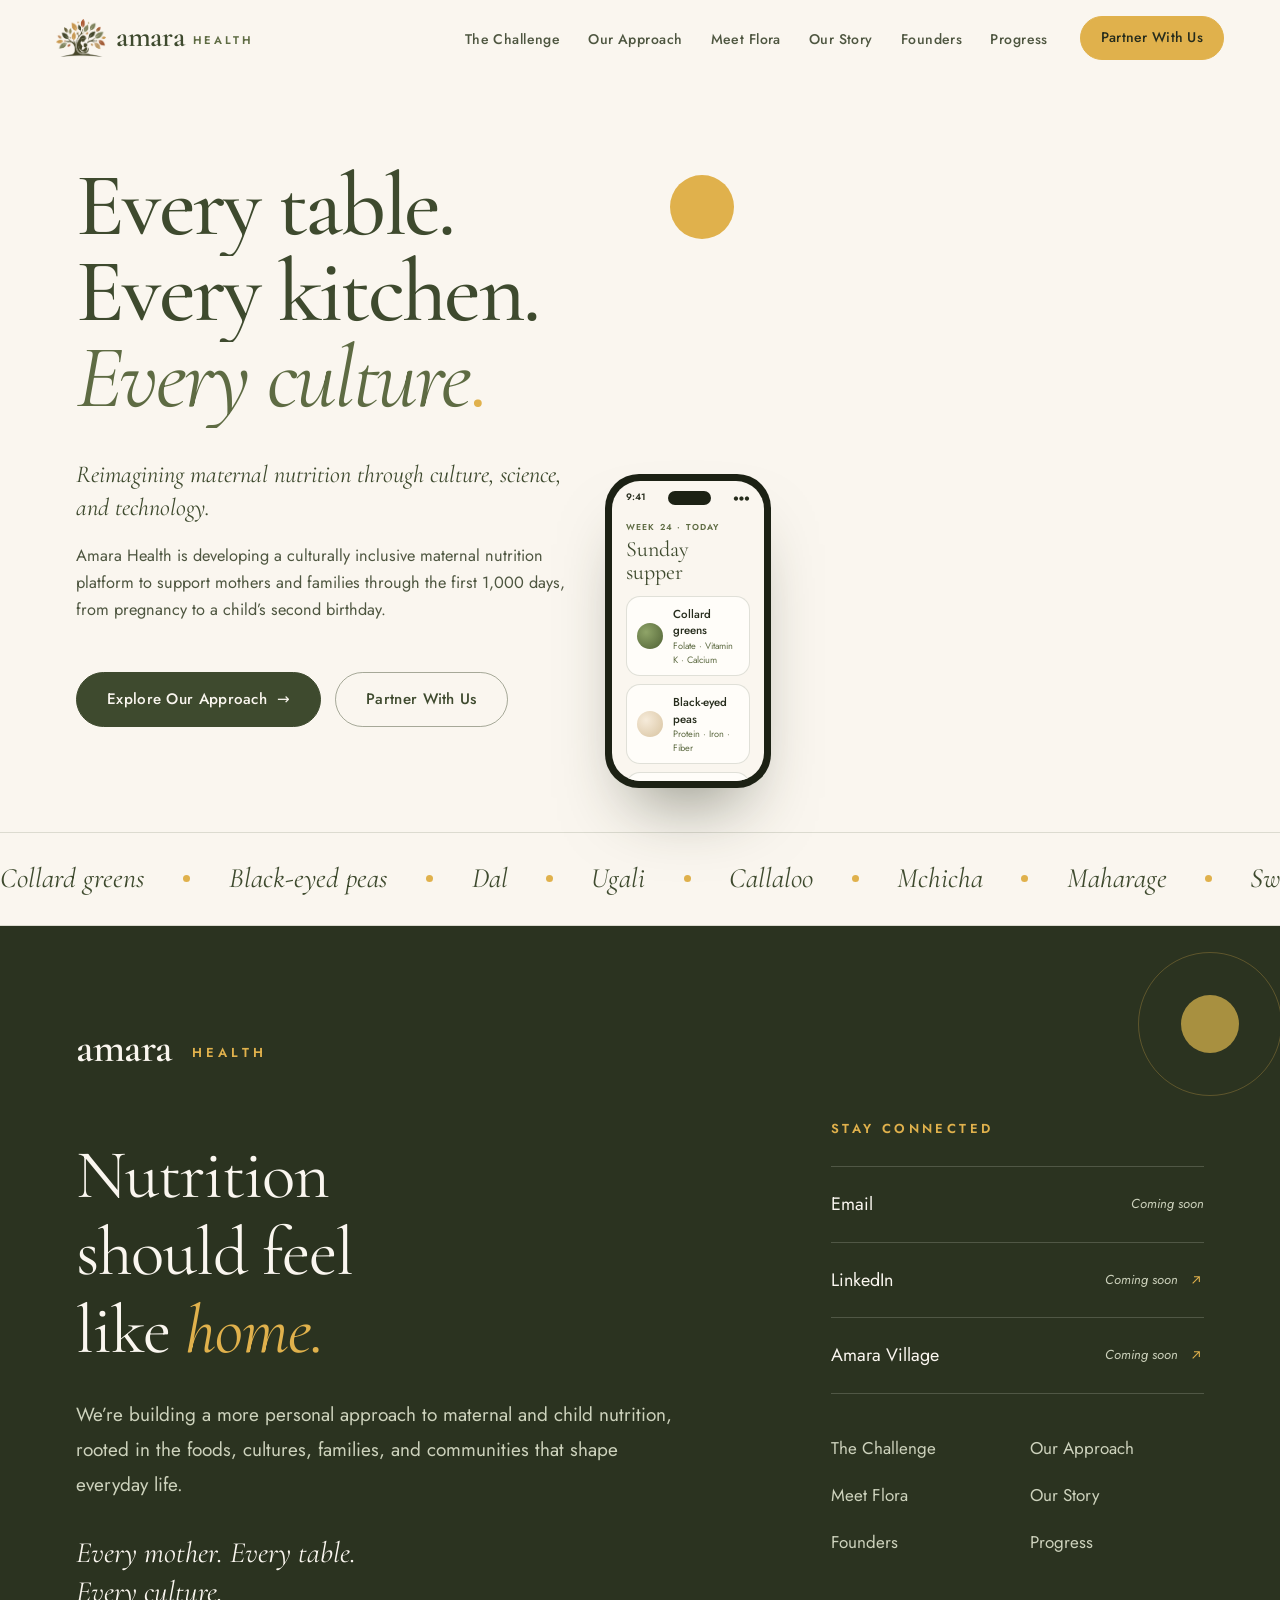
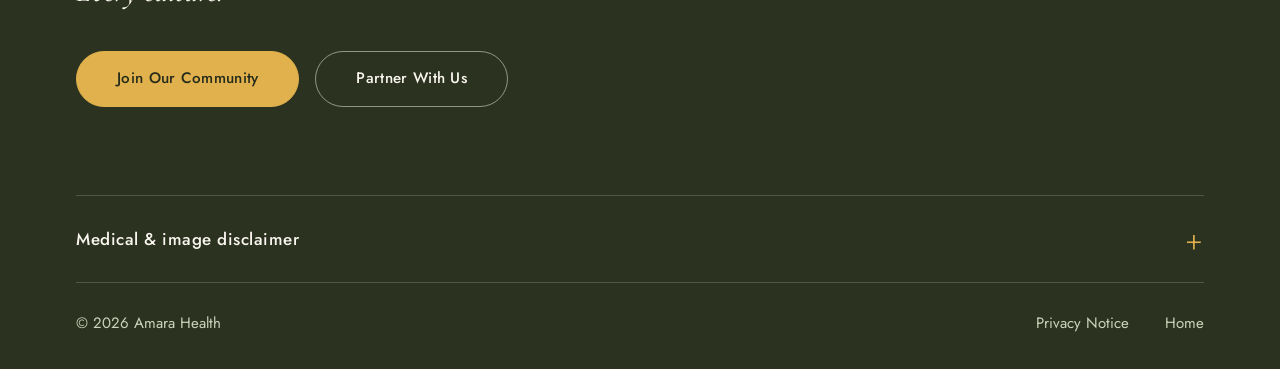
==== commit da1e6ee9: "Erica bio, progress intro and timeline, email coming soon, branded link preview - Founders: Erica's " ====
--- a/index.html
+++ b/index.html
@@ -12,14 +12,14 @@
 <meta property="og:site_name" content="Amara Health">
 <meta property="og:title" content="Amara Health — Every table. Every kitchen. Every culture.">
 <meta property="og:description" content="Reimagining maternal nutrition through culture, science, and technology, for the first 1,000 days.">
-<meta property="og:image" content="/assets/brand/og-image.jpg">
+<meta property="og:image" content="https://amara1000.netlify.app/assets/brand/og-image.jpg?v=2">
 <meta property="og:image:width" content="1200">
 <meta property="og:image:height" content="630">
 <meta property="og:image:alt" content="Amara Health — Every table. Every kitchen. Every culture.">
 <meta name="twitter:card" content="summary_large_image">
 <meta name="twitter:title" content="Amara Health — Every table. Every kitchen. Every culture.">
 <meta name="twitter:description" content="Reimagining maternal nutrition through culture, science, and technology.">
-<meta name="twitter:image" content="/assets/brand/og-image.jpg">
+<meta name="twitter:image" content="https://amara1000.netlify.app/assets/brand/og-image.jpg?v=2">
 
 <link rel="icon" href="/favicon.ico" sizes="any">
 <link rel="icon" href="/assets/brand/favicon-32.png?v=2" type="image/png" sizes="32x32">
@@ -172,7 +172,7 @@
       <div class="closing-side">
         <p class="closing-label">Stay connected</p>
         <ul class="stay-list">
-          <li><span class="stay-name">Email</span><a href="mailto:amarahealth@gmail.com">amarahealth@gmail.com</a></li>
+          <li><span class="stay-name">Email</span><span class="stay-soon">Coming soon</span></li>
           <li><span class="stay-name">LinkedIn</span><span class="stay-soon">Coming soon <svg viewBox="0 0 24 24" width="16" height="16" aria-hidden="true"><path d="M7 17 17 7M9 7h8v8" fill="none" stroke="currentColor" stroke-width="1.6"/></svg></span></li>
           <li><span class="stay-name">Amara Village</span><span class="stay-soon">Coming soon <svg viewBox="0 0 24 24" width="16" height="16" aria-hidden="true"><path d="M7 17 17 7M9 7h8v8" fill="none" stroke="currentColor" stroke-width="1.6"/></svg></span></li>
         </ul>
--- a/assets/css/styles.css
+++ b/assets/css/styles.css
@@ -1202,3 +1202,10 @@
 .problem + .kitchens { padding-top: clamp(40px, 5vw, 64px); }
 .kitchens .transition-line { margin-top: 0; padding-top: 40px; }
 .founder-bio p { color: var(--ink-soft); } .founder-bio p + p { margin-top: 14px; }
+/* Progress timeline: one continuous line; gold for completed steps, green only for where we are now */
+.progress .milestone, .progress .milestone.is-done { border-top-color: rgba(62, 74, 46, .28); }
+.progress .milestone::before { background: var(--cream); border: 2px solid rgba(62, 74, 46, .4); box-shadow: none; }
+.progress .milestone.is-done::before { background: var(--gold); border-color: var(--gold); }
+.progress .milestone.is-now::before { background: var(--sage); border-color: var(--sage); box-shadow: 0 0 0 6px rgba(122, 138, 90, .25); }
+.progress .milestone.is-now .ms-status { color: var(--sage-text) !important; }
+@media (max-width: 900px) { .progress .milestone, .progress .milestone.is-done { border-left-color: rgba(62, 74, 46, .28); } }
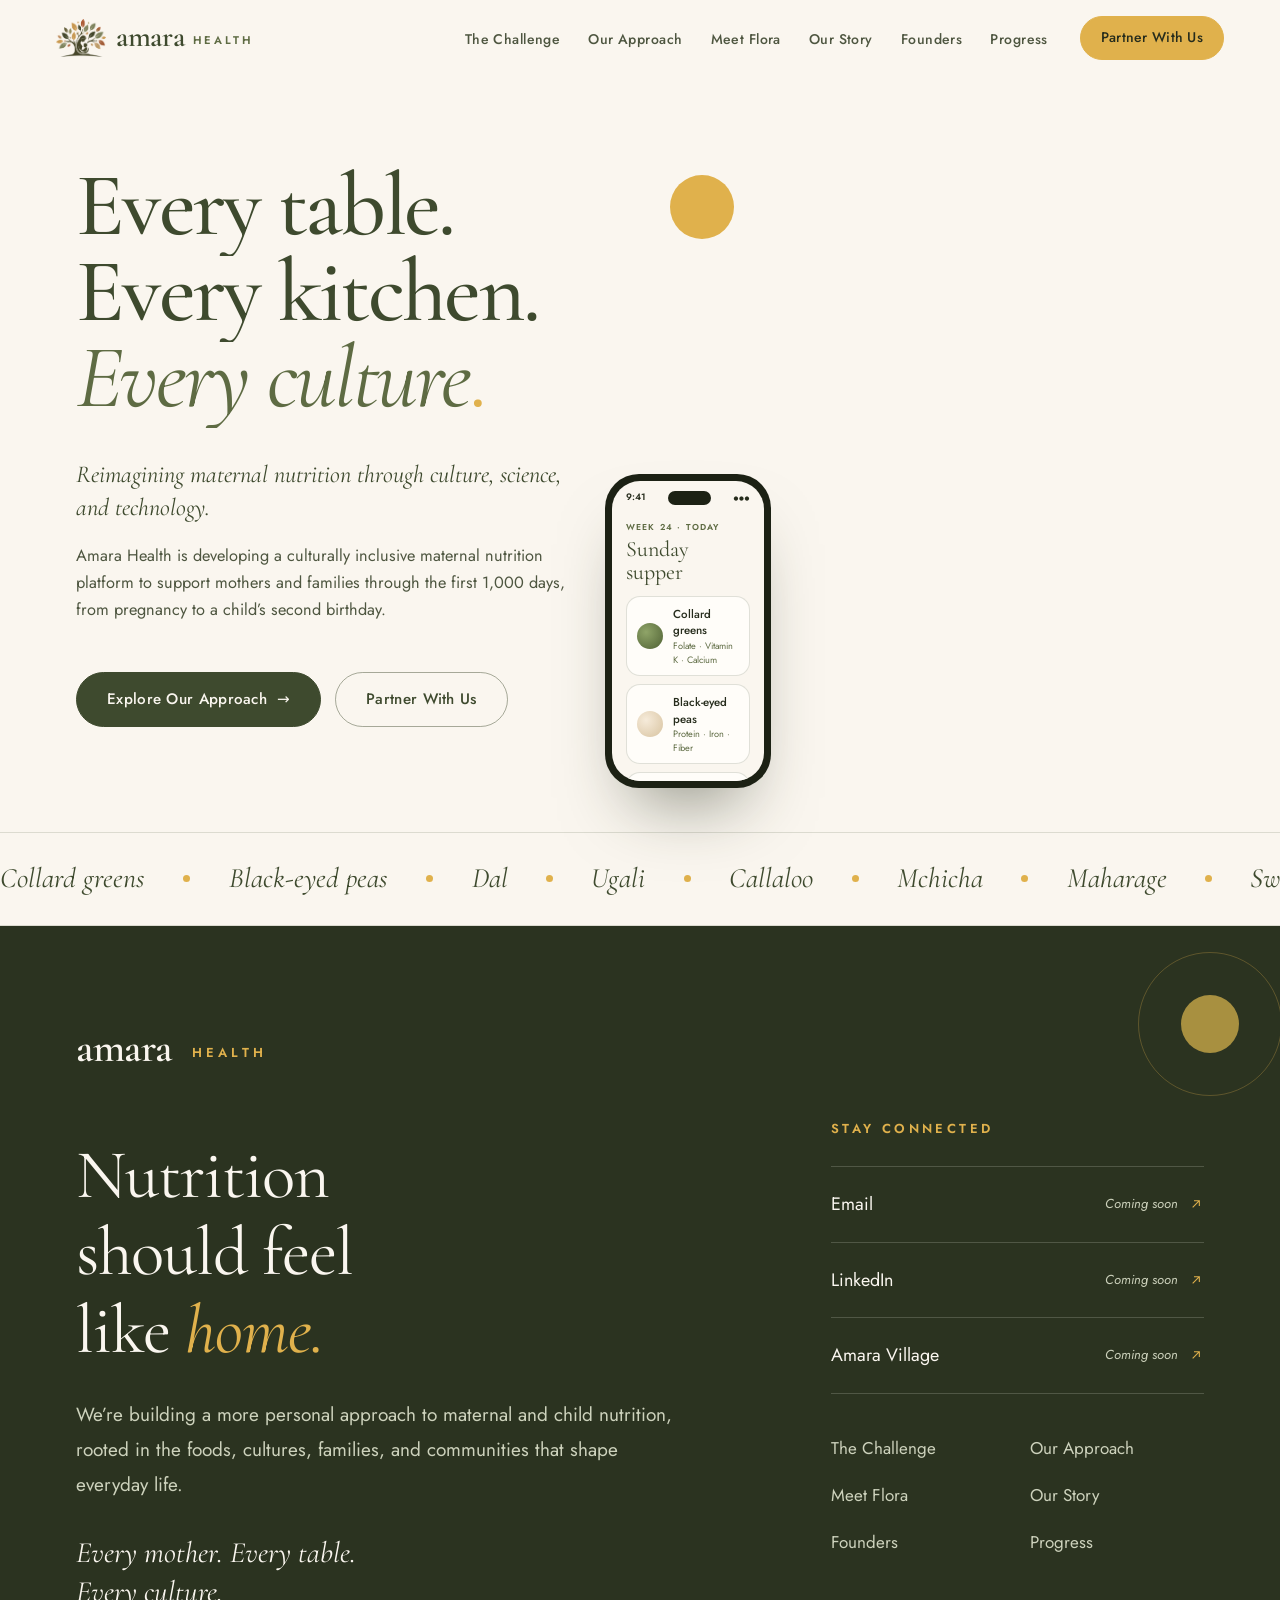
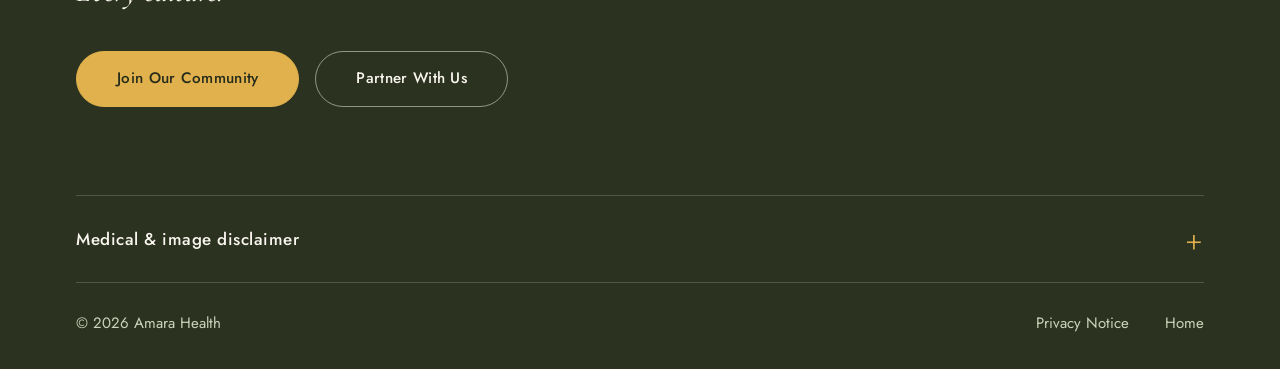
==== commit a5281f91: "Kitchen tiles: new Caribbean, East & Southeast Asian, Black American, West African and Hispanic phot" ====
--- a/index.html
+++ b/index.html
@@ -119,7 +119,7 @@
 
     <div class="hero-visual">
       <figure class="hero-photo arch img-reveal">
-        <picture><source type="image/avif" srcset="/assets/img/g-pregnant-cooking-800.avif 800w, /assets/img/g-pregnant-cooking-1400.avif 1400w, /assets/img/g-pregnant-cooking.avif 2400w" sizes="(max-width: 900px) 160vw, 52vw"><img src="/assets/img/g-pregnant-cooking.jpg" srcset="/assets/img/g-pregnant-cooking-800.jpg 800w, /assets/img/g-pregnant-cooking-1400.jpg 1400w, /assets/img/g-pregnant-cooking.jpg 2400w" sizes="(max-width: 900px) 160vw, 52vw" alt="A pregnant South Asian woman smiling as she stirs a pan on the stove in a warm, sunlit home kitchen" width="2400" height="1393" fetchpriority="high"></picture>
+        <picture><source type="image/avif" srcset="/assets/img/g-pregnant-cooking-800.avif 800w, /assets/img/g-pregnant-cooking-1400.avif 1400w, /assets/img/g-pregnant-cooking.avif 1479w" sizes="(max-width: 900px) 160vw, 52vw"><img src="/assets/img/g-pregnant-cooking.jpg" srcset="/assets/img/g-pregnant-cooking-800.jpg 800w, /assets/img/g-pregnant-cooking-1400.jpg 1400w, /assets/img/g-pregnant-cooking.jpg 1479w" sizes="(max-width: 900px) 160vw, 52vw" alt="A pregnant South Asian woman smiling as she stirs vegetables in a pan, one hand on her belly, in a sunlit home kitchen" width="1479" height="1036" fetchpriority="high"></picture>
       </figure>
       <span class="hero-dot" aria-hidden="true"></span>
       <figure class="hero-phone reveal" aria-label="Preview of the planned Amara app: a day's plate with collard greens, black-eyed peas and sweet potato, with folate, iron and vitamin A highlighted.">
@@ -172,7 +172,7 @@
       <div class="closing-side">
         <p class="closing-label">Stay connected</p>
         <ul class="stay-list">
-          <li><span class="stay-name">Email</span><span class="stay-soon">Coming soon</span></li>
+          <li><span class="stay-name">Email</span><span class="stay-soon">Coming soon <svg viewBox="0 0 24 24" width="16" height="16" aria-hidden="true"><path d="M7 17 17 7M9 7h8v8" fill="none" stroke="currentColor" stroke-width="1.6"/></svg></span></li>
           <li><span class="stay-name">LinkedIn</span><span class="stay-soon">Coming soon <svg viewBox="0 0 24 24" width="16" height="16" aria-hidden="true"><path d="M7 17 17 7M9 7h8v8" fill="none" stroke="currentColor" stroke-width="1.6"/></svg></span></li>
           <li><span class="stay-name">Amara Village</span><span class="stay-soon">Coming soon <svg viewBox="0 0 24 24" width="16" height="16" aria-hidden="true"><path d="M7 17 17 7M9 7h8v8" fill="none" stroke="currentColor" stroke-width="1.6"/></svg></span></li>
         </ul>
--- a/assets/css/styles.css
+++ b/assets/css/styles.css
@@ -1209,3 +1209,29 @@
 .progress .milestone.is-now::before { background: var(--sage); border-color: var(--sage); box-shadow: 0 0 0 6px rgba(122, 138, 90, .25); }
 .progress .milestone.is-now .ms-status { color: var(--sage-text) !important; }
 @media (max-width: 900px) { .progress .milestone, .progress .milestone.is-done { border-left-color: rgba(62, 74, 46, .28); } }
+/* New photos: keep faces in frame */
+.collage-a img { object-position: 46% 40%; }
+.tl-preg .tl-photo img { object-position: 12% 40%; }
+
+/* Progress timeline (desktop): dots centred over each stage; gold line runs from the
+   first stage to the middle (current) stage, grey line continues to the last */
+@media (min-width: 901px) {
+  .progress .milestones { --dot: 16px; }
+  .progress .milestones::before,
+  .progress .milestones::after { content: ''; position: absolute; top: -1px; height: 2px; left: 10%; }
+  .progress .milestones::before { right: 10%; background: rgba(62, 74, 46, .22); }
+  .progress .milestones::after { width: 40%; background: var(--gold); }
+  .progress .milestone, .progress .milestone.is-done { border-top: 0; padding: 36px 14px 0; text-align: center; }
+  .progress .milestone::before { left: 50%; transform: translateX(-50%); top: calc(var(--dot) / -2); width: var(--dot); height: var(--dot); z-index: 1; }
+}
+@media (max-width: 900px) { .progress .milestone.is-done { border-left-color: var(--gold); } }
+.collage-d img { object-position: 62% 50%; }
+/* New Flora screens image carries its own green backdrop: show it edge to edge */
+.approach-app { padding: 0; background: none; overflow: hidden; }
+.approach-app img { aspect-ratio: 3 / 2; object-fit: cover; }
+/* Story: the "conflicting advice" scene is wide, so frame it landscape */
+.story-photo.arch { width: 100%; max-width: none; aspect-ratio: 4 / 3; border-radius: 18px; }
+.story-photo img { object-position: 45% 50%; }
+.tl-preg .tl-photo img { object-position: 30% 40%; }
+.path-contact .is-soon { display: inline-flex; align-items: center; gap: 6px; font-style: italic; }
+.path-contact .is-soon svg { color: var(--gold); }
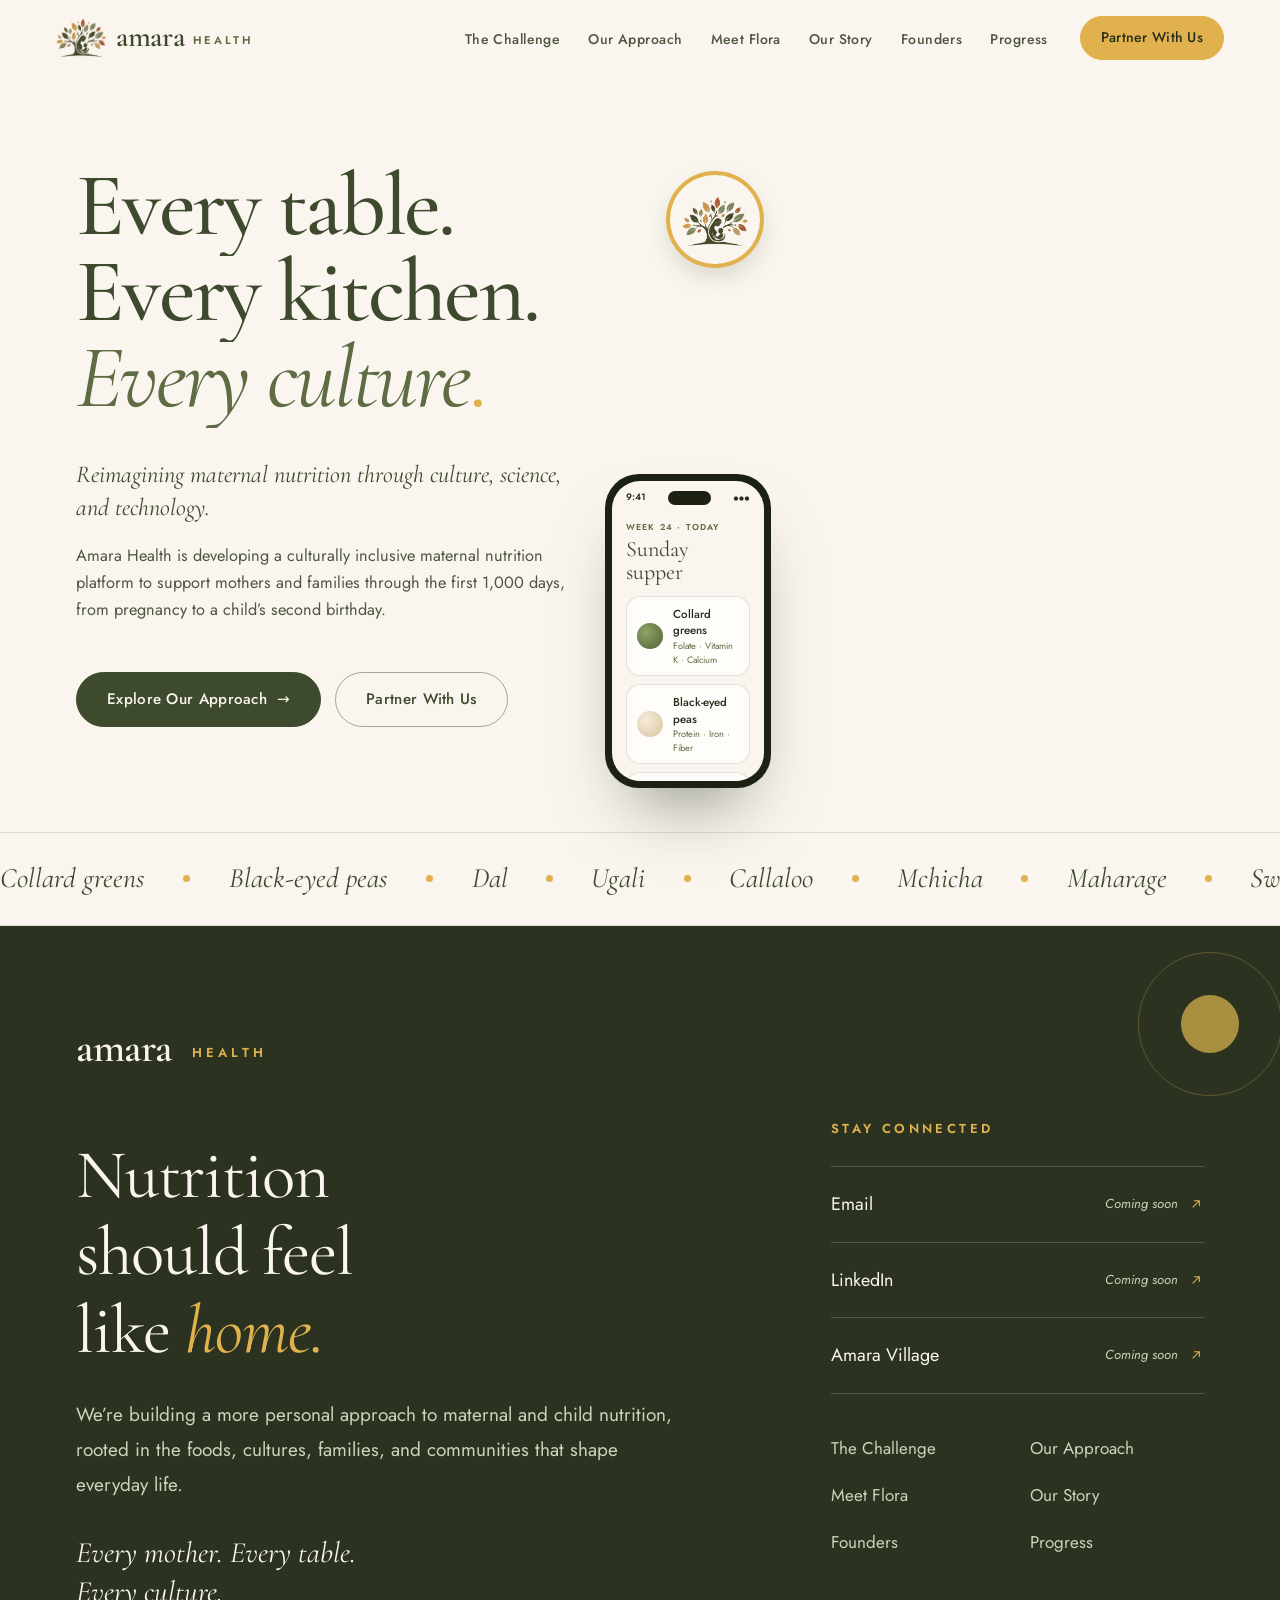
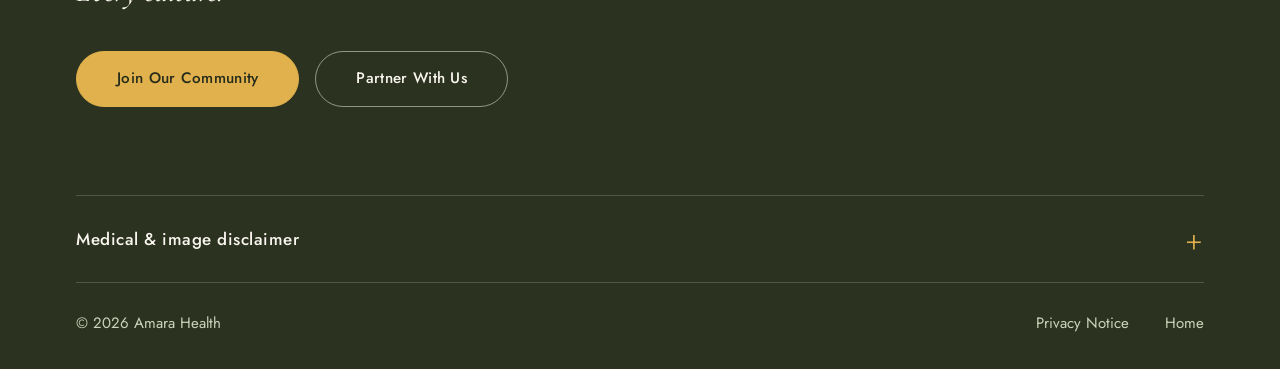
==== commit af3178df: "Tree emblem in the home-page circle; renamed tab icons and web manifest so browsers drop the cached " ====
--- a/index.html
+++ b/index.html
@@ -21,10 +21,11 @@
 <meta name="twitter:description" content="Reimagining maternal nutrition through culture, science, and technology.">
 <meta name="twitter:image" content="https://amara1000.netlify.app/assets/brand/og-image.jpg?v=2">
 
-<link rel="icon" href="/favicon.ico" sizes="any">
-<link rel="icon" href="/assets/brand/favicon-32.png?v=2" type="image/png" sizes="32x32">
-<link rel="icon" href="/assets/brand/icon-192.png?v=2" type="image/png" sizes="192x192">
-<link rel="apple-touch-icon" href="/assets/brand/apple-touch-icon.png?v=2">
+<link rel="icon" href="/assets/brand/amara-tree.ico?v=3" sizes="any">
+<link rel="icon" href="/assets/brand/amara-tree-icon-32.png?v=3" type="image/png" sizes="32x32">
+<link rel="icon" href="/assets/brand/amara-tree-icon-192.png?v=3" type="image/png" sizes="192x192">
+<link rel="apple-touch-icon" href="/assets/brand/amara-tree-icon-180.png?v=3">
+<link rel="manifest" href="/site.webmanifest">
 
 <link rel="preconnect" href="https://fonts.googleapis.com">
 <link rel="preconnect" href="https://fonts.gstatic.com" crossorigin>
@@ -121,7 +122,7 @@
       <figure class="hero-photo arch img-reveal">
         <picture><source type="image/avif" srcset="/assets/img/g-pregnant-cooking-800.avif 800w, /assets/img/g-pregnant-cooking-1400.avif 1400w, /assets/img/g-pregnant-cooking.avif 1479w" sizes="(max-width: 900px) 160vw, 52vw"><img src="/assets/img/g-pregnant-cooking.jpg" srcset="/assets/img/g-pregnant-cooking-800.jpg 800w, /assets/img/g-pregnant-cooking-1400.jpg 1400w, /assets/img/g-pregnant-cooking.jpg 1479w" sizes="(max-width: 900px) 160vw, 52vw" alt="A pregnant South Asian woman smiling as she stirs vegetables in a pan, one hand on her belly, in a sunlit home kitchen" width="1479" height="1036" fetchpriority="high"></picture>
       </figure>
-      <span class="hero-dot" aria-hidden="true"></span>
+      <span class="hero-dot" aria-hidden="true"><img src="/assets/brand/amara-tree-sm.png" alt="" width="446" height="331"></span>
       <figure class="hero-phone reveal" aria-label="Preview of the planned Amara app: a day's plate with collard greens, black-eyed peas and sweet potato, with folate, iron and vitamin A highlighted.">
         <div class="phone phone-sm" aria-hidden="true">
           <div class="phone-screen">
--- a/assets/css/styles.css
+++ b/assets/css/styles.css
@@ -1235,3 +1235,13 @@
 .tl-preg .tl-photo img { object-position: 30% 40%; }
 .path-contact .is-soon { display: inline-flex; align-items: center; gap: 6px; font-style: italic; }
 .path-contact .is-soon svg { color: var(--gold); }
+/* Story: larger rectangular photo sitting close to the text */
+@media (min-width: 901px) { .story .story-grid { grid-template-columns: minmax(0, 1fr) minmax(0, 1fr); gap: clamp(28px, 3.5vw, 48px); align-items: center; } }
+.story-photo.arch { margin: 0; width: 100%; max-width: none; aspect-ratio: 3 / 2; border-radius: 6px; }
+.story-photo img { object-position: 50% 50%; }
+@media (max-width: 900px) { .story-photo.arch { margin-top: 0; } .story .story-grid { gap: 28px; } }
+.bio-soon { font-style: italic; color: var(--sage-text) !important; }
+.bio-soon { display: inline-flex; align-items: center; gap: 6px; } .bio-soon svg { color: var(--gold); }
+/* Hero badge: the Amara tree inside the circle */
+.hero-dot { display: grid; place-items: center; width: clamp(64px, 7vw, 100px); background: var(--cream); box-shadow: 0 0 0 4px var(--gold), 0 10px 24px rgba(38, 44, 28, .18); z-index: 1; }
+.hero-dot img { width: 74%; height: auto; margin-top: 4%; }
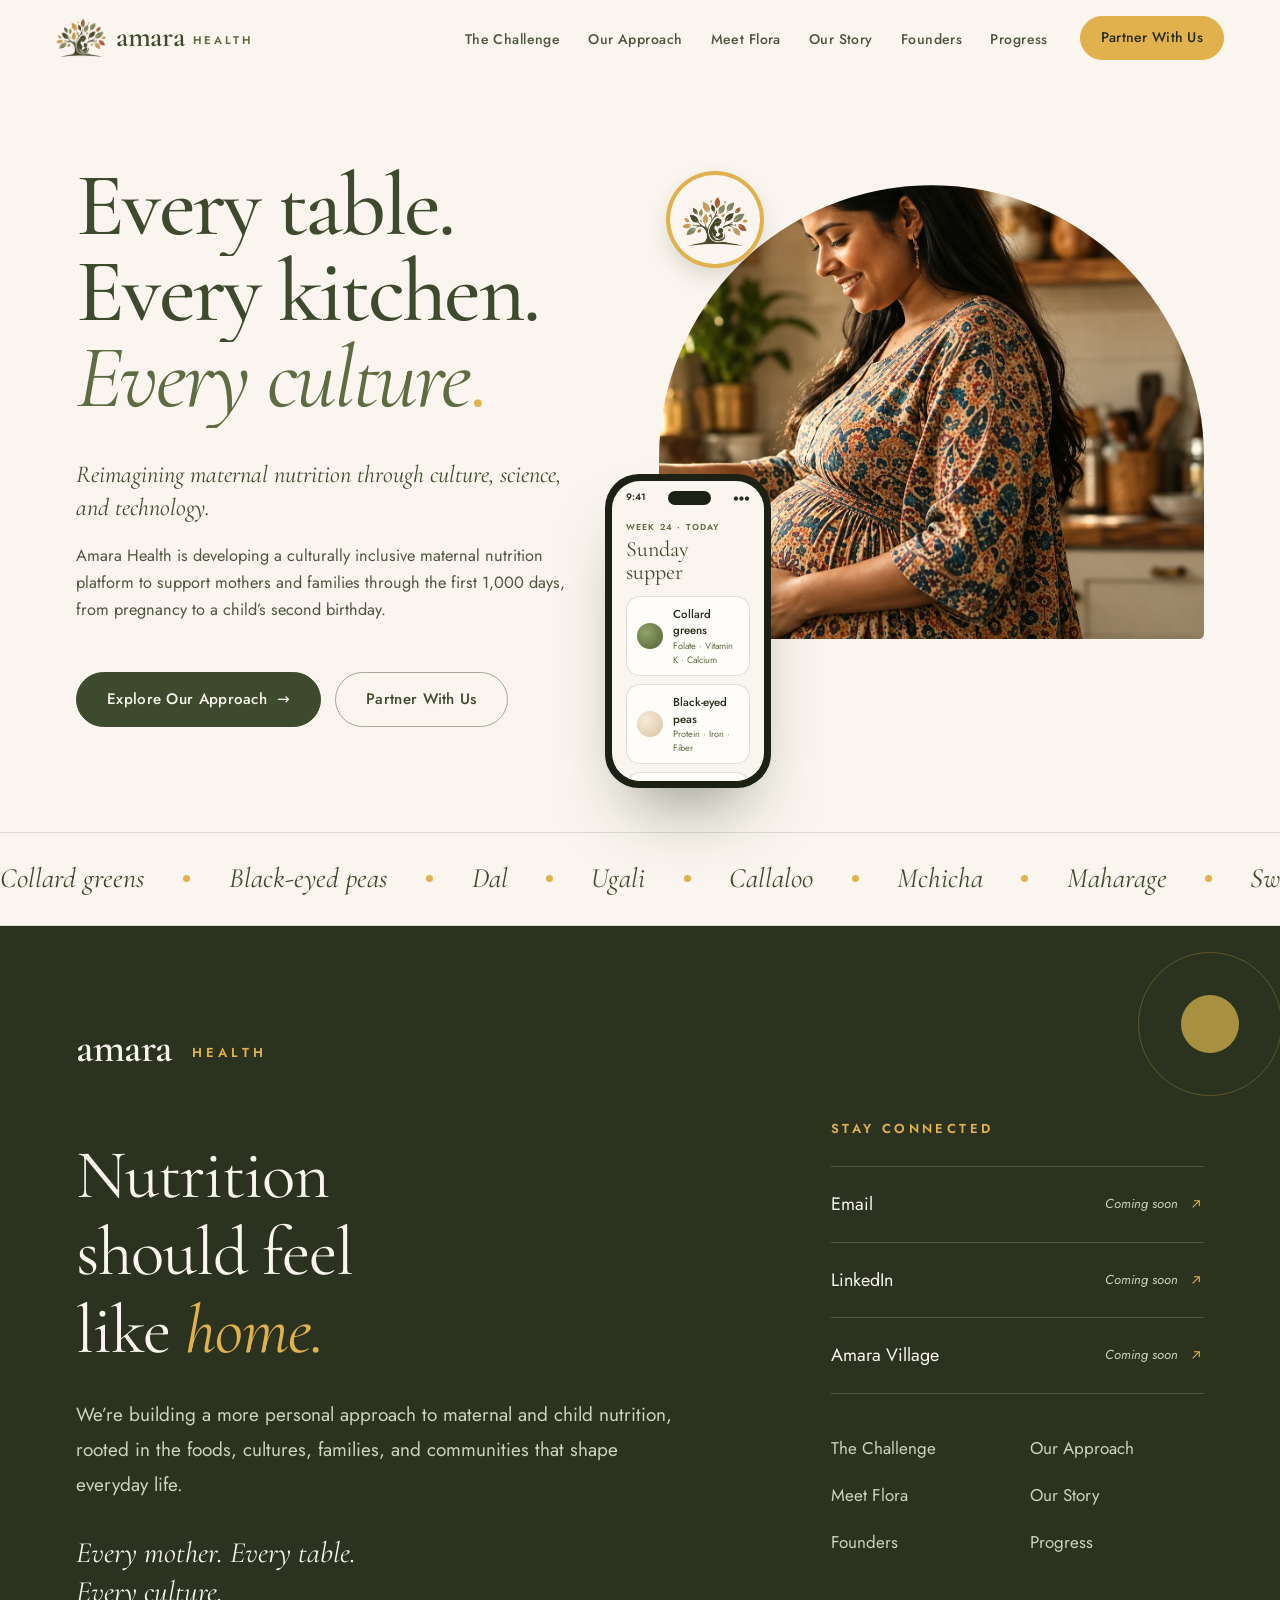
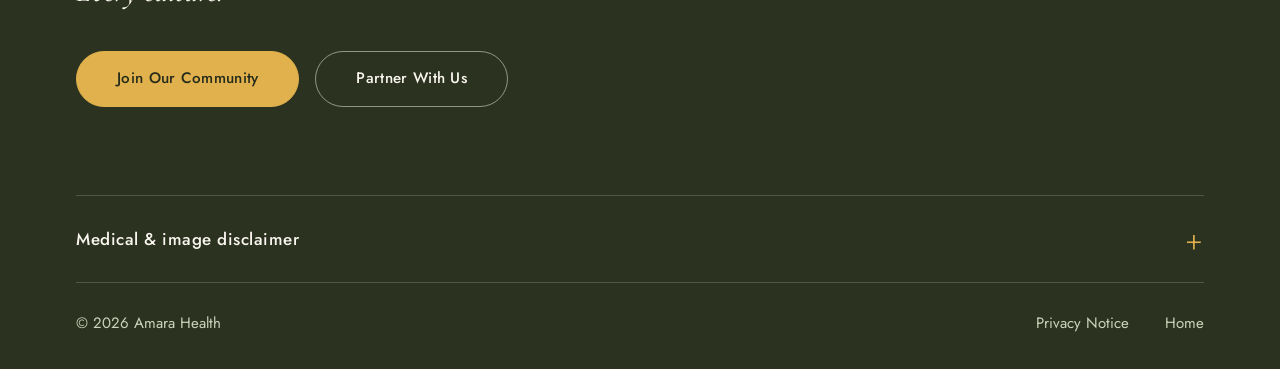
==== commit a8fadded: "Fix photos never revealing in Chromium; rectangular Story photo; SVG and root touch icons - Reveal o" ====
--- a/index.html
+++ b/index.html
@@ -21,6 +21,7 @@
 <meta name="twitter:description" content="Reimagining maternal nutrition through culture, science, and technology.">
 <meta name="twitter:image" content="https://amara1000.netlify.app/assets/brand/og-image.jpg?v=2">
 
+<link rel="icon" href="/assets/brand/amara-tree-icon.svg?v=3" type="image/svg+xml">
 <link rel="icon" href="/assets/brand/amara-tree.ico?v=3" sizes="any">
 <link rel="icon" href="/assets/brand/amara-tree-icon-32.png?v=3" type="image/png" sizes="32x32">
 <link rel="icon" href="/assets/brand/amara-tree-icon-192.png?v=3" type="image/png" sizes="192x192">
--- a/assets/css/styles.css
+++ b/assets/css/styles.css
@@ -1237,11 +1237,15 @@
 .path-contact .is-soon svg { color: var(--gold); }
 /* Story: larger rectangular photo sitting close to the text */
 @media (min-width: 901px) { .story .story-grid { grid-template-columns: minmax(0, 1fr) minmax(0, 1fr); gap: clamp(28px, 3.5vw, 48px); align-items: center; } }
-.story-photo.arch { margin: 0; width: 100%; max-width: none; aspect-ratio: 3 / 2; border-radius: 6px; }
+.story-photo, .story-photo.arch { margin: 0; width: 100%; max-width: none; aspect-ratio: 3 / 2; border-radius: 6px; overflow: hidden; background: var(--sand); }
 .story-photo img { object-position: 50% 50%; }
-@media (max-width: 900px) { .story-photo.arch { margin-top: 0; } .story .story-grid { gap: 28px; } }
+@media (max-width: 900px) { .story-photo { margin-top: 0; } .story .story-grid { gap: 28px; } }
 .bio-soon { font-style: italic; color: var(--sage-text) !important; }
 .bio-soon { display: inline-flex; align-items: center; gap: 6px; } .bio-soon svg { color: var(--gold); }
 /* Hero badge: the Amara tree inside the circle */
 .hero-dot { display: grid; place-items: center; width: clamp(64px, 7vw, 100px); background: var(--cream); box-shadow: 0 0 0 4px var(--gold), 0 10px 24px rgba(38, 44, 28, .18); z-index: 1; }
 .hero-dot img { width: 74%; height: auto; margin-top: 4%; }
+@media (prefers-reduced-motion: no-preference) {
+  .js .story-photo.img-reveal { clip-path: inset(0 0 100% 0 round 6px); }
+  .js .story-photo.img-reveal.is-visible { clip-path: inset(0 0 0 0 round 6px); }
+}
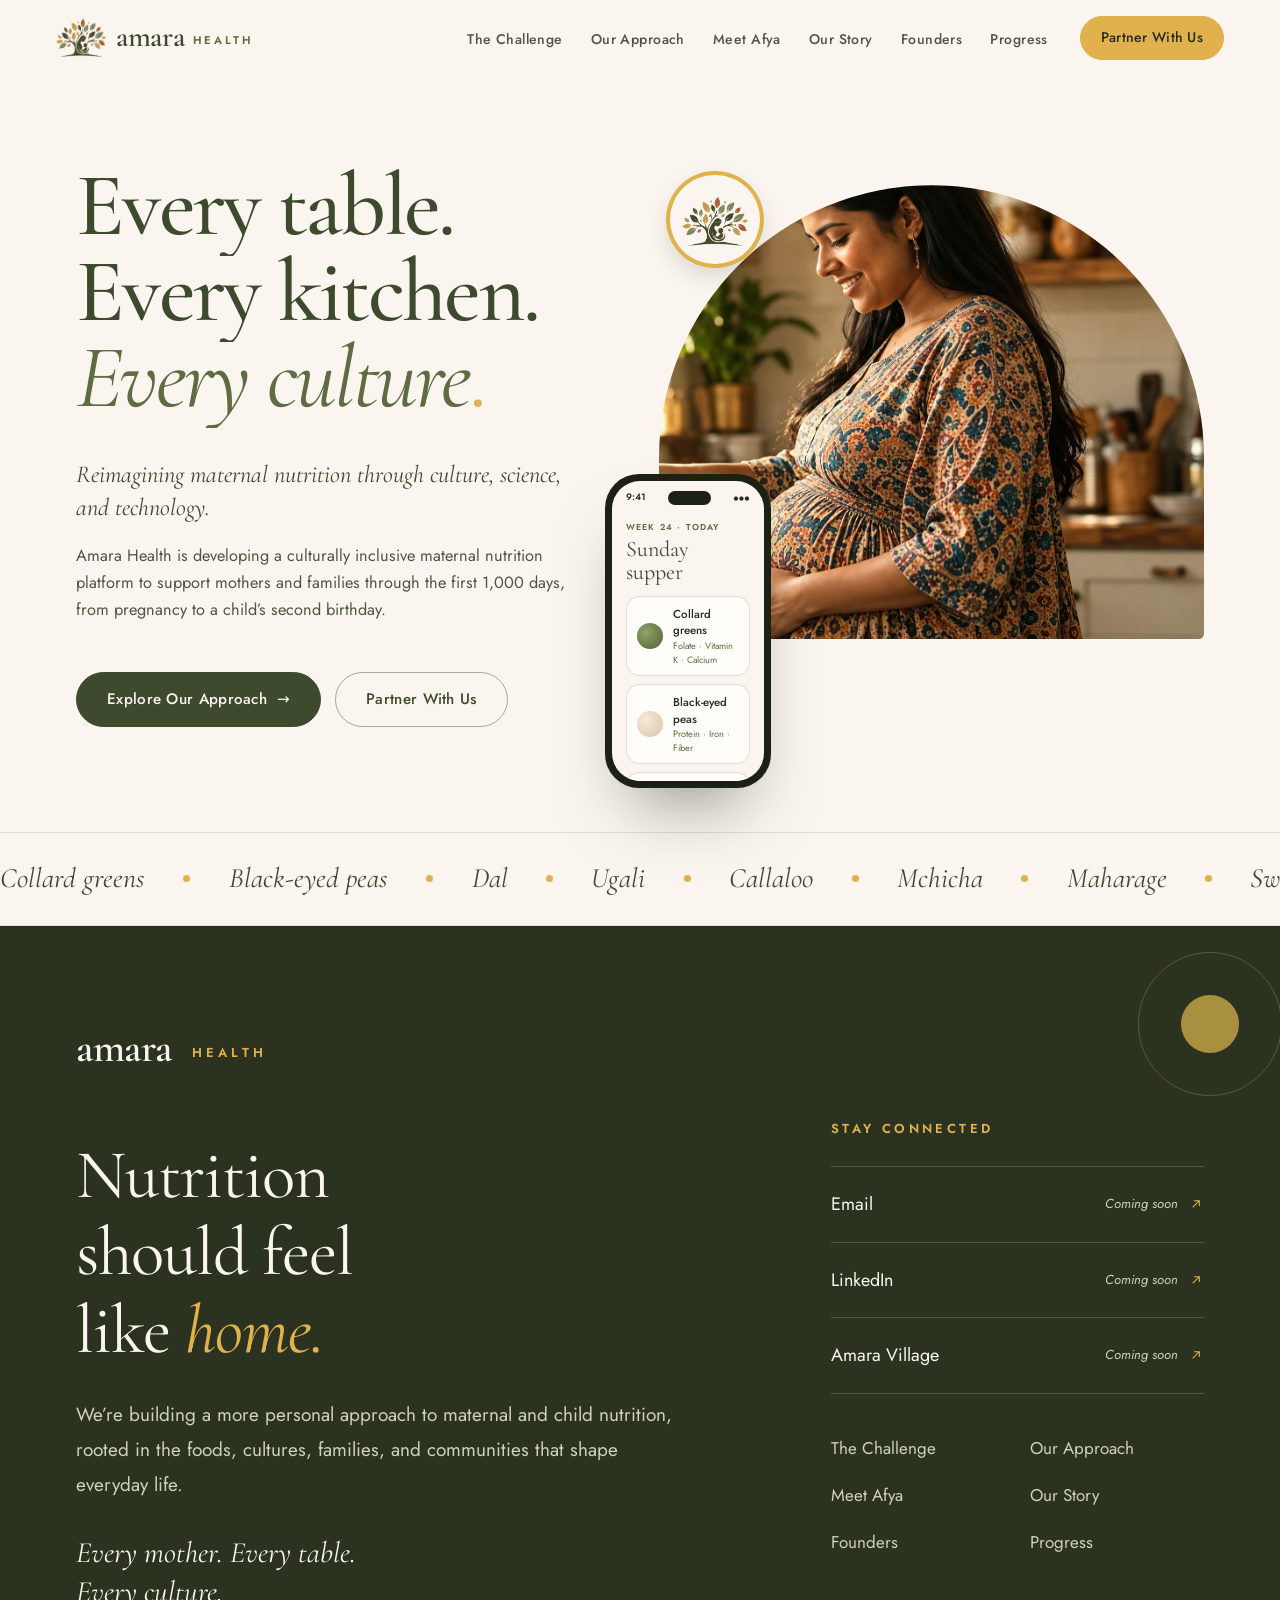
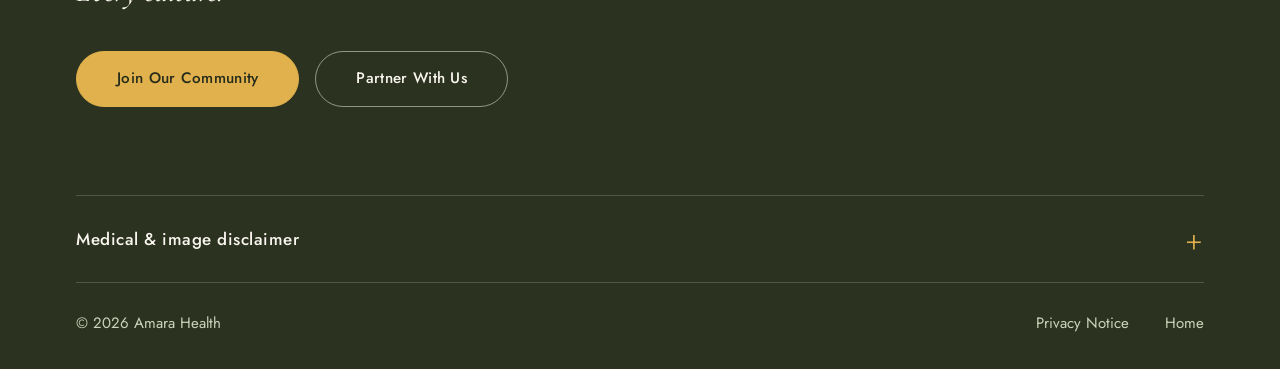
==== commit 0ef46026: "Rename Flora to Afya; add Try our demo (coming soon) to Partner page Replaces every visible "Flora" " ====
--- a/index.html
+++ b/index.html
@@ -65,7 +65,7 @@
       <ul>
         <li><a href="/challenge">The Challenge</a></li>
         <li><a href="/approach">Our Approach</a></li>
-        <li><a href="/flora">Meet Flora</a></li>
+        <li><a href="/afya">Meet Afya</a></li>
         <li><a href="/story">Our Story</a></li>
         <li><a href="/founders">Founders</a></li>
         <li><a href="/progress">Progress</a></li>
@@ -91,7 +91,7 @@
       <ol class="mobile-links">
         <li><a href="/challenge"><span>01</span>The Challenge</a></li>
         <li><a href="/approach"><span>02</span>Our Approach</a></li>
-        <li><a href="/flora"><span>03</span>Meet Flora</a></li>
+        <li><a href="/afya"><span>03</span>Meet Afya</a></li>
         <li><a href="/story"><span>04</span>Our Story</a></li>
         <li><a href="/founders"><span>05</span>Founders</a></li>
         <li><a href="/progress"><span>06</span>Progress</a></li>
@@ -135,7 +135,7 @@
               <li><span class="ui-swatch sw-sand"></span>Black-eyed peas<small>Protein · Iron · Fiber</small></li>
               <li><span class="ui-swatch sw-terra"></span>Sweet potato<small>Vitamin A · Fiber</small></li>
             </ul>
-            <p class="ui-flora"><span class="ui-flora-dot"><img src="/assets/brand/amara-tree-sm.png" alt="" width="446" height="331"></span><span><strong>Flora</strong> A squeeze of lemon on your greens adds vitamin C, which helps your body absorb iron.</span></p>
+            <p class="ui-flora"><span class="ui-flora-dot"><img src="/assets/brand/amara-tree-sm.png" alt="" width="446" height="331"></span><span><strong>Afya</strong> A squeeze of lemon on your greens adds vitamin C, which helps your body absorb iron.</span></p>
             <p class="ui-note">A nourishing plate, rooted in tradition.</p>
           </div>
         </div>
@@ -182,7 +182,7 @@
           <ul>
           <li><a href="/challenge">The Challenge</a></li>
           <li><a href="/approach">Our Approach</a></li>
-          <li><a href="/flora">Meet Flora</a></li>
+          <li><a href="/afya">Meet Afya</a></li>
           <li><a href="/story">Our Story</a></li>
           <li><a href="/founders">Founders</a></li>
           <li><a href="/progress">Progress</a></li>
